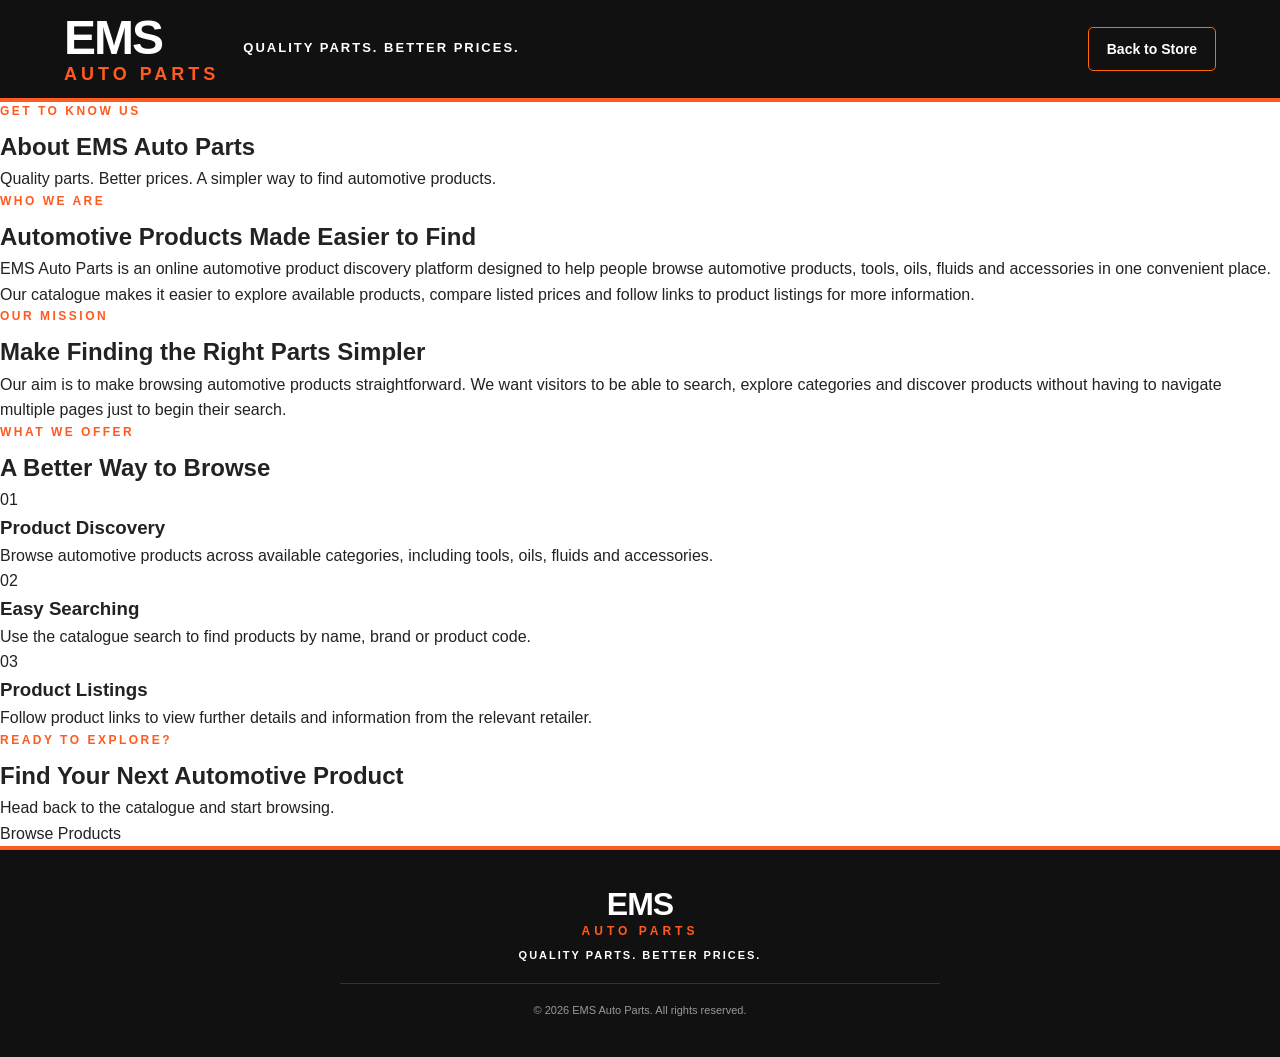
==== about.html @ 2ceddf37 "Create about.html" ====
<!DOCTYPE html>
<html lang="en">
<head>
  <meta charset="UTF-8">
  <meta name="viewport" content="width=device-width, initial-scale=1.0">

  <title>About Us | EMS Auto Parts</title>

  <meta
    name="description"
    content="Learn more about EMS Auto Parts and our goal of making automotive product discovery easier."
  >

  <meta name="theme-color" content="#111111">

  <link rel="stylesheet" href="styles.css">
</head>

<body>

  <!-- HEADER -->
  <header class="header">
    <a class="logo" href="index.html" aria-label="EMS Auto Parts home">
      <span class="logo-ems">EMS</span>
      <span class="logo-auto">AUTO PARTS</span>
    </a>

    <div class="header-tagline">
      QUALITY PARTS. BETTER PRICES.
    </div>

    <nav class="header-nav" aria-label="Main navigation">
      <a class="header-nav-link" href="index.html">Back to Store</a>
    </nav>
  </header>


  <!-- ABOUT US CONTENT -->
  <main class="about-page">

    <!-- PAGE INTRODUCTION -->
    <section class="about-hero">
      <p class="eyebrow">GET TO KNOW US</p>

      <h1>About <span>EMS Auto Parts</span></h1>

      <p class="about-intro">
        Quality parts. Better prices. A simpler way to find automotive
        products.
      </p>
    </section>


    <!-- WHO WE ARE -->
    <section class="about-section">
      <div class="about-content">
        <p class="eyebrow">WHO WE ARE</p>

        <h2>Automotive Products Made Easier to Find</h2>

        <p>
          EMS Auto Parts is an online automotive product discovery platform
          designed to help people browse automotive products, tools, oils,
          fluids and accessories in one convenient place.
        </p>

        <p>
          Our catalogue makes it easier to explore available products,
          compare listed prices and follow links to product listings for
          more information.
        </p>
      </div>
    </section>


    <!-- OUR MISSION -->
    <section class="about-section about-mission">
      <div class="about-content">
        <p class="eyebrow">OUR MISSION</p>

        <h2>Make Finding the Right Parts Simpler</h2>

        <p>
          Our aim is to make browsing automotive products straightforward.
          We want visitors to be able to search, explore categories and
          discover products without having to navigate multiple pages just
          to begin their search.
        </p>
      </div>
    </section>


    <!-- WHAT WE OFFER -->
    <section class="about-features">
      <div class="about-section-heading">
        <p class="eyebrow">WHAT WE OFFER</p>
        <h2>A Better Way to Browse</h2>
      </div>

      <div class="about-feature-grid">

        <article class="about-feature-card">
          <div class="about-feature-number">01</div>

          <h3>Product Discovery</h3>

          <p>
            Browse automotive products across available categories, including
            tools, oils, fluids and accessories.
          </p>
        </article>

        <article class="about-feature-card">
          <div class="about-feature-number">02</div>

          <h3>Easy Searching</h3>

          <p>
            Use the catalogue search to find products by name, brand or
            product code.
          </p>
        </article>

        <article class="about-feature-card">
          <div class="about-feature-number">03</div>

          <h3>Product Listings</h3>

          <p>
            Follow product links to view further details and information
            from the relevant retailer.
          </p>
        </article>

      </div>
    </section>


    <!-- RETURN TO STORE -->
    <section class="about-cta">
      <p class="eyebrow">READY TO EXPLORE?</p>

      <h2>Find Your Next Automotive Product</h2>

      <p>
        Head back to the catalogue and start browsing.
      </p>

      <a class="about-cta-button" href="index.html">
        Browse Products
      </a>
    </section>

  </main>


  <!-- FOOTER -->
  <footer class="footer">
    <div class="footer-brand">
      <span class="footer-ems">EMS</span>
      <span class="footer-auto">AUTO PARTS</span>
    </div>

    <p class="footer-tagline">
      QUALITY PARTS. BETTER PRICES.
    </p>

    <p class="footer-copyright">
      &copy; 2026 EMS Auto Parts. All rights reserved.
    </p>
  </footer>

</body>
</html>
---- styles.css ----
/* =========================================
   EMS AUTO PARTS
   COMPLETE WEBSITE STYLESHEET
========================================= */


/* =========================================
   1. GLOBAL SETTINGS
========================================= */

:root {
  --black: #111111;
  --dark: #191919;
  --dark-grey: #252525;
  --orange: #ff5a1f;
  --orange-hover: #e84912;
  --white: #ffffff;
  --light-grey: #f5f5f5;
  --medium-grey: #888888;
  --border: #e5e5e5;
  --text: #222222;

  --page-width: 1400px;
}

* {
  box-sizing: border-box;
  margin: 0;
  padding: 0;
}

html {
  scroll-behavior: smooth;
}

body {
  min-height: 100vh;
  background: var(--white);
  color: var(--text);
  font-family: Arial, Helvetica, sans-serif;
  line-height: 1.6;
  -webkit-font-smoothing: antialiased;
}

button,
input {
  font: inherit;
}

button {
  cursor: pointer;
}

img {
  display: block;
  max-width: 100%;
}

a {
  color: inherit;
  text-decoration: none;
}


/* =========================================
   2. HEADER
========================================= */

.header {
  position: relative;
  z-index: 10;

  display: flex;
  align-items: center;
  justify-content: space-between;
  gap: 24px;

  width: 100%;
  min-height: 88px;

  padding: 15px 5%;

  background: var(--black);
  border-bottom: 4px solid var(--orange);
}


/* Logo */

.logo {
  display: inline-flex;
  flex-direction: column;
  align-items: flex-start;
  justify-content: center;

  flex-shrink: 0;

  color: var(--white);
  font-weight: 900;
  line-height: 0.95;
  letter-spacing: -1px;
}

.logo-ems {
  color: var(--white);

  font-size: clamp(34px, 4vw, 48px);
  font-weight: 900;
  letter-spacing: -2px;
}

.logo-auto {
  margin-top: 5px;

  color: var(--orange);

  font-size: clamp(13px, 1.5vw, 18px);
  font-weight: 900;
  letter-spacing: 4px;
}


/* Header tagline */

.header-tagline {
  color: var(--white);

  font-size: 13px;
  font-weight: 800;
  letter-spacing: 2px;
  text-align: right;
}


/* =========================================
   3. HERO SECTION
========================================= */

.hero {
  width: 100%;

  padding: 28px 5% 35px;

  background:
    radial-gradient(
      ellipse at 50% 0%,
      rgba(255, 90, 31, 0.10),
      transparent 65%
    ),
    var(--black);

  border-bottom: 4px solid var(--orange);
}

.hero-content {
  width: 100%;
  max-width: 1200px;

  margin: 0 auto;
}


/* =========================================
   4. EMS BANNER
========================================= */

/*
  The banner replaces the large hero heading
  and subtitle.

  Keep emsbanner.png in the same folder as
  index.html and styles.css.
*/

.hero-banner {
  width: 100%;
  max-width: 1000px;

  margin: 0 auto 22px;

  overflow: hidden;

  background: var(--black);

  line-height: 0;
}

.hero-banner img {
  display: block;

  width: 100%;
  height: auto;

  max-height: 280px;

  margin: 0 auto;

  object-fit: contain;
  object-position: center;
}


/* =========================================
   5. HERO DESCRIPTION
========================================= */

.hero-description {
  max-width: 760px;

  margin: 0 auto 20px;

  color: #dddddd;

  font-size: 15px;
  line-height: 1.7;
  text-align: center;
}


/* =========================================
   6. SEARCH BAR
========================================= */

.search-wrapper {
  display: flex;
  align-items: center;

  width: 100%;
  max-width: 760px;

  min-height: 58px;

  margin: 0 auto;

  background: var(--white);

  border: 2px solid transparent;
  border-radius: 7px;

  overflow: hidden;

  box-shadow: 0 6px 22px rgba(0, 0, 0, 0.18);

  transition:
    border-color 0.2s ease,
    box-shadow 0.2s ease;
}

.search-wrapper:focus-within {
  border-color: var(--orange);

  box-shadow:
    0 0 0 3px rgba(255, 90, 31, 0.18),
    0 6px 22px rgba(0, 0, 0, 0.18);
}


/* Search icon */

.search-icon {
  display: flex;
  align-items: center;
  justify-content: center;

  flex-shrink: 0;

  padding-left: 17px;

  color: #666666;

  font-size: 19px;
}


/* Search input */

#search {
  display: block;

  width: 100%;
  min-width: 0;
  min-height: 54px;

  padding: 14px 17px;

  color: var(--black);
  background: transparent;

  border: none;
  outline: none;

  font-size: 15px;
}

#search::placeholder {
  color: #888888;
  opacity: 1;
}

#search::-webkit-search-cancel-button {
  cursor: pointer;
}


/* =========================================
   7. PRODUCT CATALOGUE
========================================= */

.catalogue {
  width: 100%;
  max-width: var(--page-width);

  margin: 0 auto;

  padding: 65px 5% 85px;
}


/* =========================================
   8. CATALOGUE HEADING
========================================= */

.section-heading {
  display: flex;
  align-items: flex-end;
  justify-content: space-between;
  gap: 24px;

  margin-bottom: 28px;
}


/* Eyebrow text */

.eyebrow {
  margin-bottom: 8px;

  color: var(--orange);

  font-size: 12px;
  font-weight: 900;
  letter-spacing: 2.5px;
  line-height: 1.5;
}


/* Main catalogue heading */

.section-heading h2 {
  color: var(--black);

  font-size: clamp(28px, 3.5vw, 40px);
  font-weight: 900;
  line-height: 1.2;
  letter-spacing: -1px;
}


/* Catalogue description */

.section-description {
  margin-top: 12px;

  color: #777777;

  font-size: 14px;
  line-height: 1.7;
}


/* =========================================
   9. PRODUCT RESULT COUNT
========================================= */

#result-count {
  display: inline-flex;
  align-items: center;
  justify-content: center;

  flex-shrink: 0;

  min-height: 34px;

  padding: 7px 13px;

  color: #333333;
  background: var(--light-grey);

  border: 1px solid var(--border);
  border-radius: 5px;

  font-size: 12px;
  font-weight: 800;
}


/* =========================================
   10. CATEGORY FILTERS
========================================= */

.categories {
  display: flex;
  align-items: center;
  flex-wrap: wrap;

  gap: 10px;

  margin-bottom: 30px;
  padding-bottom: 22px;

  border-bottom: 1px solid var(--border);
}


/* Individual category buttons */

.category {
  display: inline-flex;
  align-items: center;
  justify-content: center;

  min-height: 42px;

  padding: 9px 17px;

  color: #444444;
  background: var(--white);

  border: 1px solid #dddddd;
  border-radius: 5px;

  font-size: 13px;
  font-weight: 800;

  transition:
    color 0.2s ease,
    background 0.2s ease,
    border-color 0.2s ease;
}


/* Category hover */

.category:hover {
  color: var(--orange-hover);
  border-color: var(--orange);
}


/* Selected category */

.category.active {
  color: var(--white);
  background: var(--orange);

  border-color: var(--orange);
}

.category.active:hover {
  color: var(--white);
  background: var(--orange-hover);

  border-color: var(--orange-hover);
}


/* Keyboard accessibility */

.category:focus-visible {
  outline: 3px solid rgba(255, 90, 31, 0.35);
  outline-offset: 3px;
}


/* =========================================
   11. PRODUCT GRID
========================================= */

.product-grid {
  display: grid;

  grid-template-columns: repeat(4, minmax(0, 1fr));

  align-items: stretch;

  gap: 22px;
}


/* =========================================
   12. PRODUCT CARDS
========================================= */

/*
  These styles support common product card
  class names. Your app.js determines the
  actual product HTML and functionality.
*/

.product-card,
.product {
  display: flex;
  flex-direction: column;

  min-width: 0;

  overflow: hidden;

  color: var(--text);
  background: var(--white);

  border: 1px solid var(--border);
  border-radius: 7px;

  box-shadow: 0 3px 12px rgba(0, 0, 0, 0.035);

  transition:
    transform 0.2s ease,
    box-shadow 0.2s ease,
    border-color 0.2s ease;
}


/* Product card hover */

.product-card:hover,
.product:hover {
  transform: translateY(-3px);

  border-color: #cccccc;

  box-shadow: 0 10px 25px rgba(0, 0, 0, 0.08);
}


/* Product images */

.product-card img,
.product img {
  display: block;

  width: 100%;
  height: 205px;

  padding: 14px;

  background: var(--white);

  object-fit: contain;
  object-position: center;
}


/* Product information */

.product-info,
.product-details,
.product-content {
  display: flex;
  flex-direction: column;

  flex: 1;

  padding: 17px;
}


/* Product titles */

.product-card h3,
.product h3,
.product-name {
  margin-bottom: 8px;

  color: var(--black);

  font-size: 15px;
  font-weight: 800;
  line-height: 1.5;

  overflow-wrap: anywhere;
}


/* Product descriptions */

.product-card p,
.product p {
  color: #666666;

  font-size: 13px;
  line-height: 1.65;
}


/* Product prices */

.product-price,
.price {
  display: block;

  margin-top: 10px;

  color: var(--orange-hover);

  font-size: 22px;
  font-weight: 900;
  line-height: 1.4;
}


/* Product links */

.product-card a,
.product a {
  overflow-wrap: anywhere;
}


/* Product buttons */

.product-card button,
.product button {
  max-width: 100%;
}


/* =========================================
   13. GENERAL BUTTON STYLES
========================================= */

button:focus-visible,
a:focus-visible,
input:focus-visible {
  outline-color: var(--orange);
  outline-offset: 3px;
}


/* =========================================
   14. FOOTER
========================================= */

.footer {
  display: flex;
  flex-direction: column;
  align-items: center;
  justify-content: center;

  width: 100%;

  padding: 38px 5%;

  color: #cccccc;
  background: var(--black);

  border-top: 4px solid var(--orange);

  text-align: center;
}


/* Footer logo */

.footer-brand {
  display: flex;
  flex-direction: column;
  align-items: center;

  margin-bottom: 10px;

  font-weight: 900;
  line-height: 1;
}

.footer-ems {
  color: var(--white);

  font-size: 32px;
  font-weight: 900;
  letter-spacing: -1px;
}

.footer-auto {
  margin-top: 5px;

  color: var(--orange);

  font-size: 12px;
  font-weight: 900;
  letter-spacing: 4px;
}


/* Footer tagline */

.footer-tagline {
  margin-bottom: 18px;

  color: var(--white);

  font-size: 11px;
  font-weight: 800;
  letter-spacing: 2px;
}


/* Footer copyright */

.footer-copyright {
  width: 100%;
  max-width: 600px;

  padding-top: 18px;

  color: #999999;

  border-top: 1px solid #333333;

  font-size: 11px;
}


/* =========================================
   15. TABLET LAYOUT
========================================= */

@media (max-width: 1100px) {

  .product-grid {
    grid-template-columns: repeat(3, minmax(0, 1fr));
    gap: 18px;
  }

  .catalogue {
    padding-top: 55px;
    padding-bottom: 70px;
  }

}


/* =========================================
   16. MOBILE LAYOUT
========================================= */

@media (max-width: 768px) {

  /* Header */

  .header {
    min-height: 76px;

    padding: 13px 5%;

    gap: 14px;
  }

  .logo-ems {
    font-size: 34px;
  }

  .logo-auto {
    font-size: 12px;
    letter-spacing: 3px;
  }

  .header-tagline {
    max-width: 155px;

    font-size: 10px;
    letter-spacing: 1px;
    line-height: 1.5;
  }


  /* Hero */

  .hero {
    padding: 22px 4% 28px;
  }


  /* Banner */

  .hero-banner {
    width: 100%;
    max-width: 100%;

    margin-bottom: 17px;
  }

  .hero-banner img {
    width: 100%;
    height: auto;

    max-height: none;

    object-fit: contain;
  }


  /* Description */

  .hero-description {
    margin-bottom: 17px;

    font-size: 13px;
  }


  /* Search */

  .search-wrapper {
    min-height: 52px;
  }

  .search-icon {
    padding-left: 13px;

    font-size: 17px;
  }

  #search {
    min-height: 48px;

    padding: 11px 12px;

    font-size: 13px;
  }


  /* Catalogue */

  .catalogue {
    padding: 45px 5% 60px;
  }

  .section-heading {
    align-items: flex-start;
    flex-direction: column;

    gap: 13px;

    margin-bottom: 23px;
  }

  .section-heading h2 {
    font-size: 30px;
  }

  .section-description {
    font-size: 13px;
  }


  /* Categories */

  .categories {
    gap: 8px;

    margin-bottom: 23px;
    padding-bottom: 18px;
  }

  .category {
    min-height: 38px;

    padding: 8px 12px;

    font-size: 12px;
  }


  /* Product grid */

  .product-grid {
    grid-template-columns: repeat(2, minmax(0, 1fr));
    gap: 14px;
  }

  .product-card img,
  .product img {
    height: 165px;

    padding: 10px;
  }

  .product-info,
  .product-details,
  .product-content {
    padding: 12px;
  }

  .product-card h3,
  .product h3,
  .product-name {
    font-size: 13px;
  }

  .product-price,
  .price {
    font-size: 19px;
  }


  /* Footer */

  .footer {
    padding: 32px 5%;
  }

}


/* =========================================
   17. SMALL MOBILE LAYOUT
========================================= */

@media (max-width: 420px) {

  .header {
    gap: 10px;
  }

  .logo-ems {
    font-size: 30px;
  }

  .logo-auto {
    font-size: 11px;
    letter-spacing: 2.5px;
  }

  .header-tagline {
    max-width: 125px;

    font-size: 9px;
    letter-spacing: 0.5px;
  }

  .hero {
    padding: 17px 3% 22px;
  }

  .hero-banner {
    margin-bottom: 13px;
  }

  .hero-description {
    font-size: 12px;
  }

  .catalogue {
    padding: 38px 4% 50px;
  }

  .section-heading h2 {
    font-size: 27px;
  }

  .categories {
    gap: 7px;
  }

  .category {
    padding: 7px 9px;

    font-size: 11px;
  }

  .product-grid {
    gap: 10px;
  }

  .product-card img,
  .product img {
    height: 145px;
  }

  .product-info,
  .product-details,
  .product-content {
    padding: 10px;
  }

  .product-price,
  .price {
    font-size: 17px;
  }

}


/* =========================================
   18. EXTRA SMALL DEVICES
========================================= */

@media (max-width: 340px) {

  .header {
    align-items: flex-start;
    flex-direction: column;
  }

  .header-tagline {
    max-width: none;

    text-align: left;
  }

  .product-grid {
    grid-template-columns: 1fr;
  }

  .product-card img,
  .product img {
    height: 200px;
  }

}


/* =========================================
   19. REDUCED MOTION
========================================= */

@media (prefers-reduced-motion: reduce) {

  html {
    scroll-behavior: auto;
  }

  *,
  *::before,
  *::after {
    animation-duration: 0.01ms !important;
    animation-iteration-count: 1 !important;
    transition-duration: 0.01ms !important;
  }

}

/* ========================================
   HEADER NAVIGATION — ABOUT US
======================================== */

.header {
  position: relative;
}

/* Keep the About Us link on the far right */
.header-nav {
  margin-left: auto;
  display: flex;
  align-items: center;
  justify-content: flex-end;
  flex-shrink: 0;
}

.header-nav-link {
  display: inline-block;
  padding: 10px 18px;
  color: #ffffff;
  text-decoration: none;
  font-weight: 700;
  font-size: 14px;
  border: 1px solid #ff6a00;
  border-radius: 5px;
  transition:
    background-color 0.2s ease,
    color 0.2s ease,
    border-color 0.2s ease;
}

.header-nav-link:hover,
.header-nav-link:focus-visible {
  background-color: #ff6a00;
  border-color: #ff6a00;
  color: #111111;
}

/* Keep the header usable on smaller screens */
@media (max-width: 600px) {
  .header {
    flex-wrap: wrap;
    gap: 12px;
  }

  .header-tagline {
    display: none;
  }

  .header-nav {
    margin-left: auto;
  }

  .header-nav-link {
    padding: 8px 12px;
    font-size: 13px;
  }
}
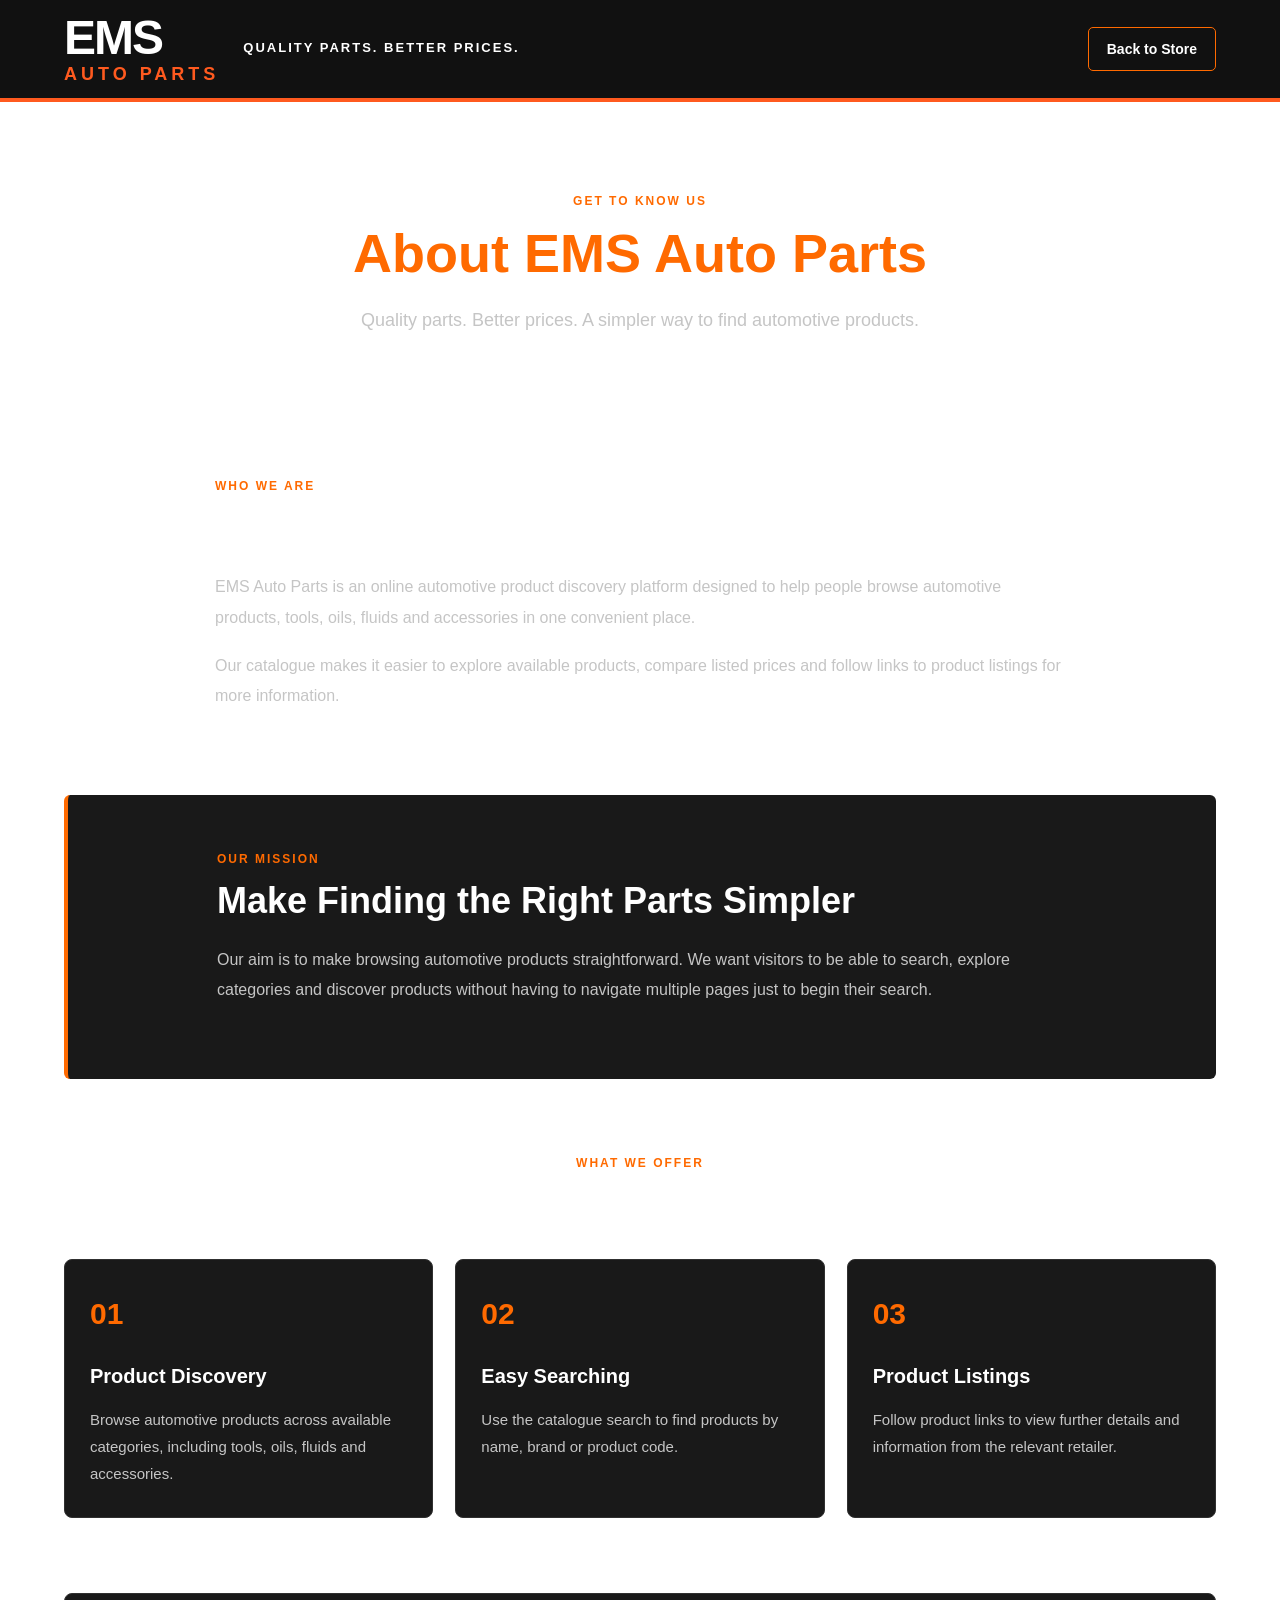
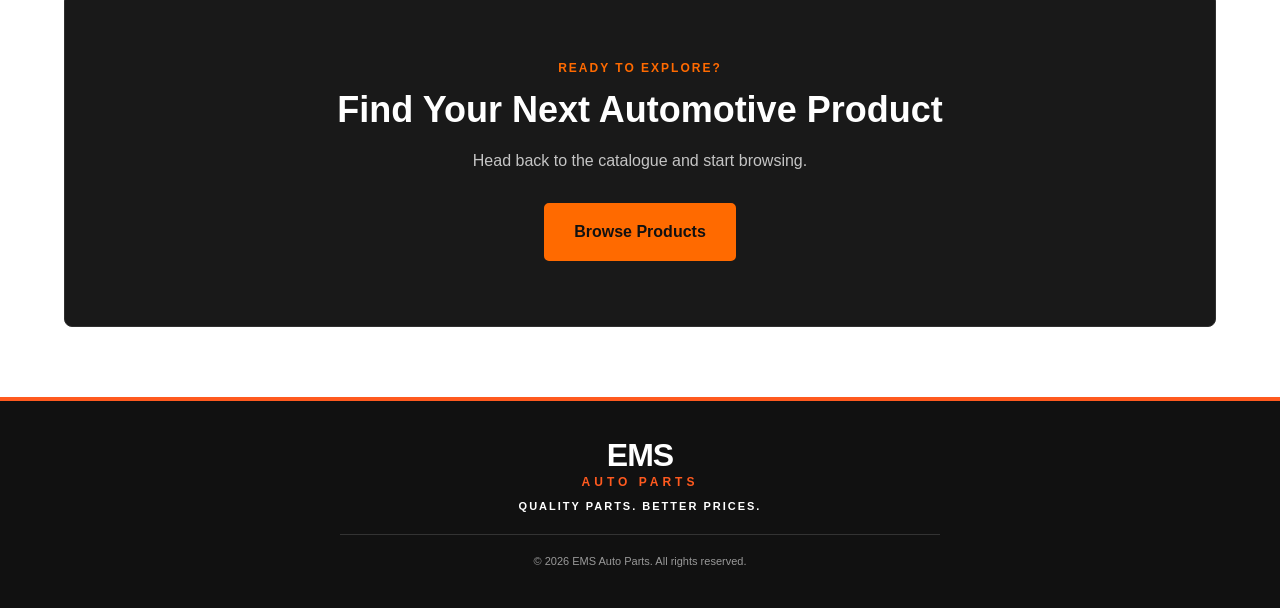
==== commit cc2b7291: "Update about.html" ====
--- a/about.html
+++ b/about.html
@@ -42,7 +42,7 @@
     <section class="about-hero">
       <p class="eyebrow">GET TO KNOW US</p>
 
-      <h1>About <span>EMS Auto Parts</span></h1>
+     <h1><span class="about-title-black">About</span> <span>EMS Auto Parts</span></h1>
 
       <p class="about-intro">
         Quality parts. Better prices. A simpler way to find automotive
--- a/styles.css
+++ b/styles.css
@@ -1100,3 +1100,198 @@
     font-size: 13px;
   }
 }
+
+/* ========================================
+   ABOUT US PAGE
+======================================== */
+
+.about-page {
+  width: 100%;
+  max-width: 1200px;
+  margin: 0 auto;
+  padding: 0 24px 70px;
+  color: #ffffff;
+}
+
+.about-hero {
+  padding: 90px 20px 75px;
+  text-align: center;
+  border-bottom: 1px solid rgba(255, 255, 255, 0.1);
+}
+
+.about-hero h1 {
+  margin: 12px 0 20px;
+  font-size: clamp(32px, 5vw, 54px);
+  line-height: 1.15;
+  font-weight: 800;
+}
+
+.about-hero h1 span {
+  color: #ff6a00;
+}
+
+.about-intro {
+  max-width: 650px;
+  margin: 0 auto;
+  color: #c5c5c5;
+  font-size: 18px;
+  line-height: 1.8;
+}
+
+.about-section {
+  padding: 65px 0;
+}
+
+.about-content {
+  max-width: 850px;
+  margin: 0 auto;
+}
+
+.about-content h2,
+.about-section-heading h2,
+.about-cta h2 {
+  margin: 10px 0 22px;
+  font-size: clamp(25px, 3vw, 36px);
+  line-height: 1.25;
+  font-weight: 800;
+}
+
+.about-content p:not(.eyebrow) {
+  color: #c5c5c5;
+  font-size: 16px;
+  line-height: 1.9;
+  margin-bottom: 18px;
+}
+
+.about-page .eyebrow {
+  color: #ff6a00;
+  font-size: 12px;
+  font-weight: 800;
+  letter-spacing: 2px;
+  text-transform: uppercase;
+}
+
+.about-mission {
+  padding: 55px 35px;
+  background: #191919;
+  border-left: 4px solid #ff6a00;
+  border-radius: 6px;
+}
+
+.about-features {
+  padding: 75px 0;
+}
+
+.about-section-heading {
+  margin-bottom: 32px;
+  text-align: center;
+}
+
+.about-section-heading h2 {
+  margin-bottom: 0;
+}
+
+.about-feature-grid {
+  display: grid;
+  grid-template-columns: repeat(3, minmax(0, 1fr));
+  gap: 22px;
+}
+
+.about-feature-card {
+  padding: 30px 25px;
+  background: #191919;
+  border: 1px solid #303030;
+  border-radius: 8px;
+  transition:
+    transform 0.2s ease,
+    border-color 0.2s ease;
+}
+
+.about-feature-card:hover {
+  transform: translateY(-4px);
+  border-color: #ff6a00;
+}
+
+.about-feature-number {
+  margin-bottom: 22px;
+  color: #ff6a00;
+  font-size: 30px;
+  font-weight: 900;
+}
+
+.about-feature-card h3 {
+  margin: 0 0 14px;
+  font-size: 20px;
+  font-weight: 800;
+}
+
+.about-feature-card p {
+  margin: 0;
+  color: #c5c5c5;
+  font-size: 15px;
+  line-height: 1.8;
+}
+
+.about-cta {
+  padding: 65px 25px;
+  text-align: center;
+  background: #191919;
+  border: 1px solid #303030;
+  border-radius: 8px;
+}
+
+.about-cta h2 {
+  margin-bottom: 15px;
+}
+
+.about-cta p:not(.eyebrow) {
+  margin-bottom: 28px;
+  color: #c5c5c5;
+  line-height: 1.8;
+}
+
+.about-cta-button {
+  display: inline-block;
+  padding: 14px 28px;
+  color: #111111;
+  background: #ff6a00;
+  border: 2px solid #ff6a00;
+  border-radius: 5px;
+  text-decoration: none;
+  font-weight: 800;
+  transition:
+    background-color 0.2s ease,
+    color 0.2s ease;
+}
+
+.about-cta-button:hover,
+.about-cta-button:focus-visible {
+  color: #ffffff;
+  background: transparent;
+}
+
+@media (max-width: 760px) {
+  .about-hero {
+    padding: 60px 10px 50px;
+  }
+
+  .about-section {
+    padding: 45px 0;
+  }
+
+  .about-mission {
+    padding: 30px 22px;
+  }
+
+  .about-feature-grid {
+    grid-template-columns: 1fr;
+  }
+
+  .about-features {
+    padding: 50px 0;
+  }
+
+  .about-cta {
+    padding: 45px 20px;
+  }
+}
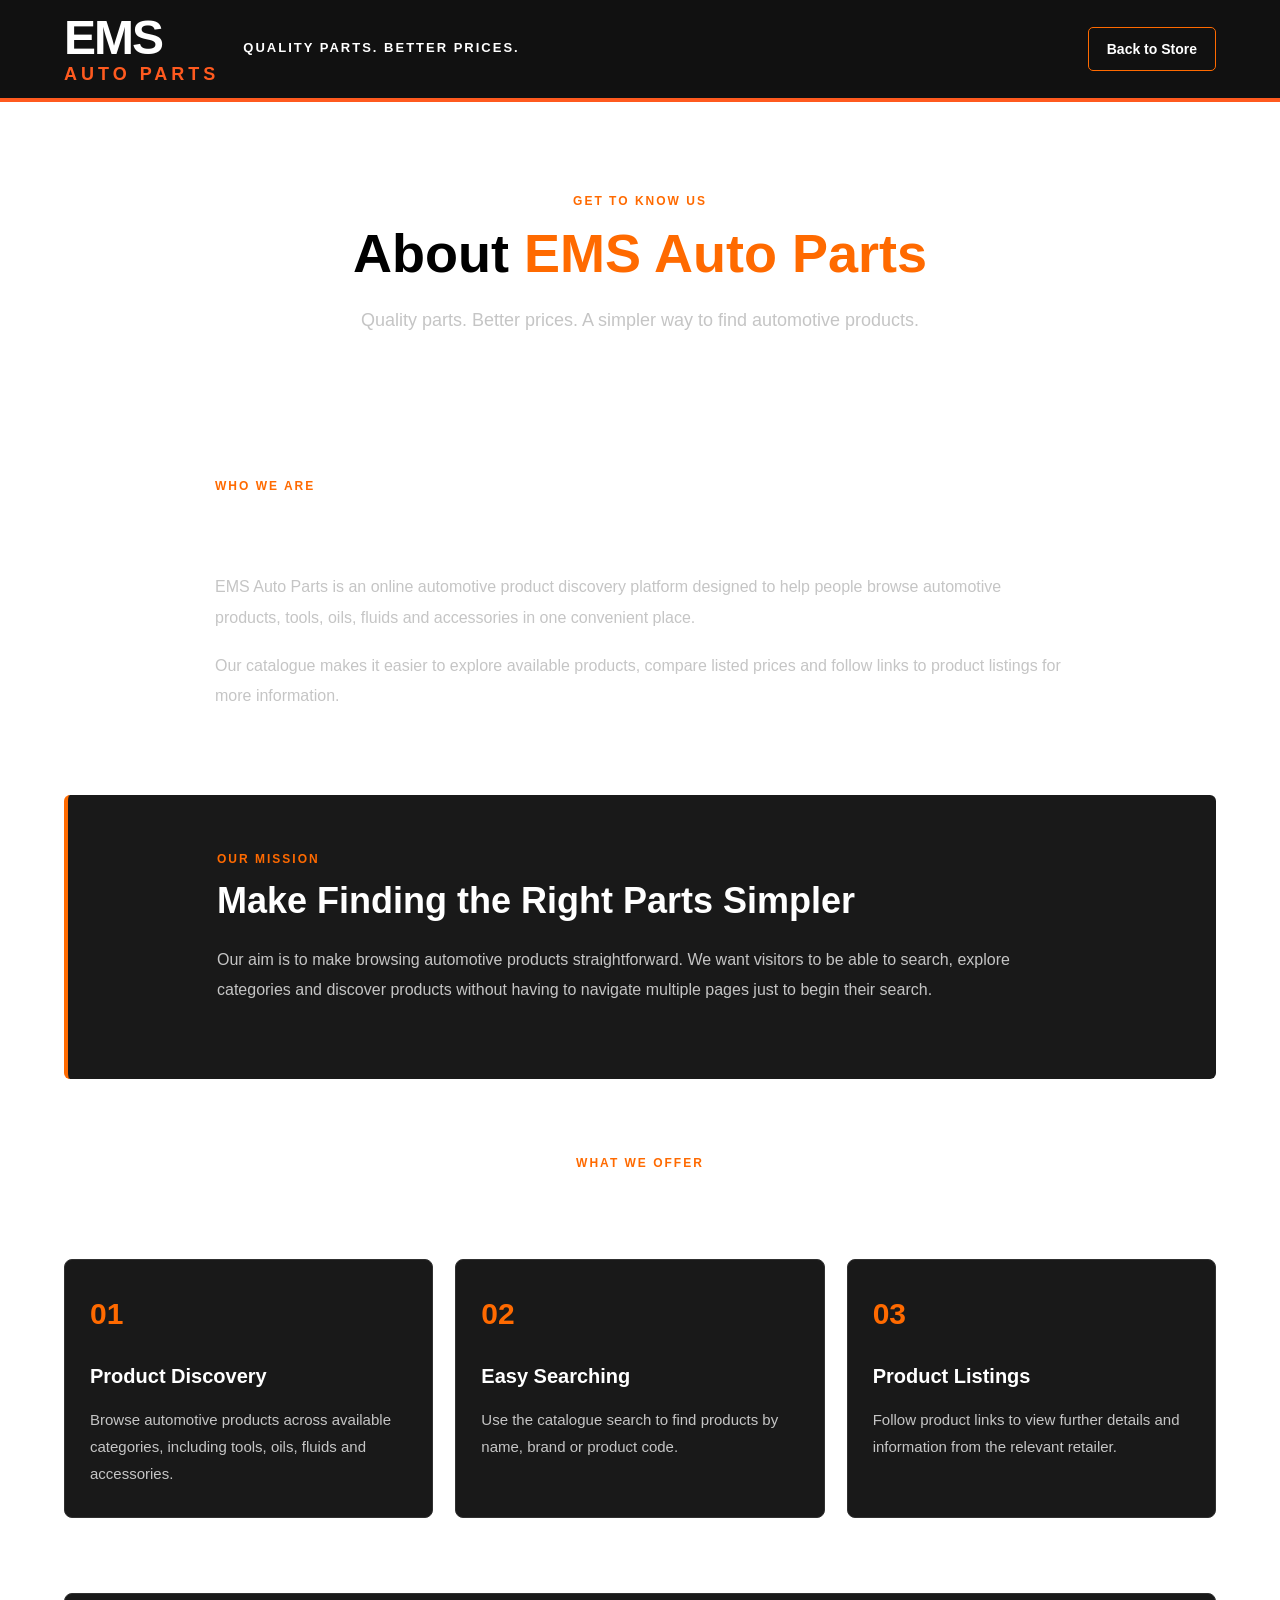
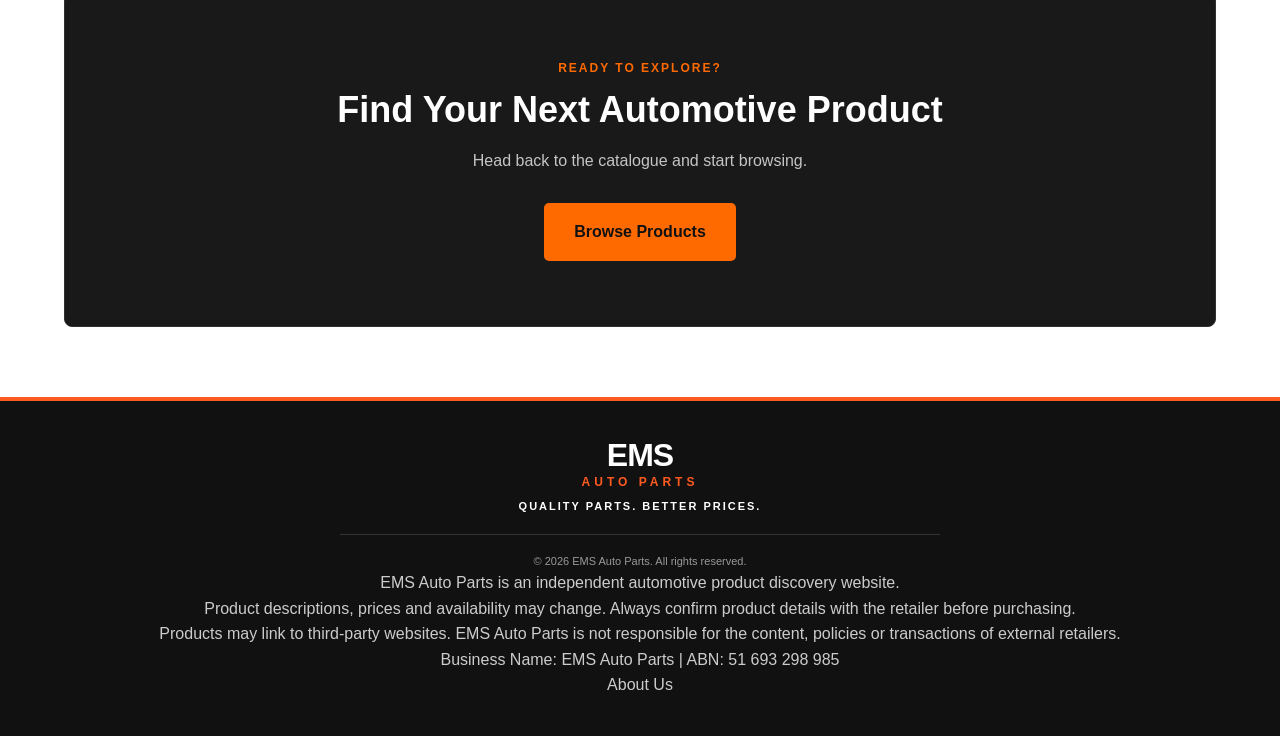
==== commit 59ff0b4a: "Update about.html" ====
--- a/about.html
+++ b/about.html
@@ -165,10 +165,35 @@
       QUALITY PARTS. BETTER PRICES.
     </p>
 
-    <p class="footer-copyright">
-      &copy; 2026 EMS Auto Parts. All rights reserved.
-    </p>
-  </footer>
+   <p class="footer-copyright">
+  &copy; 2026 EMS Auto Parts. All rights reserved.
+</p>
+
+<div class="footer-legal">
+  <p>
+    EMS Auto Parts is an independent automotive product discovery website.
+  </p>
+
+  <p>
+    Product descriptions, prices and availability may change.
+    Always confirm product details with the retailer before purchasing.
+  </p>
+
+  <p>
+    Products may link to third-party websites. EMS Auto Parts is not
+    responsible for the content, policies or transactions of external
+    retailers.
+  </p>
+
+  <p class="footer-business-details">
+    Business Name: EMS Auto Parts |
+    ABN: <span>51 693 298 985</span>
+  </p>
+
+  <div class="footer-legal-links">
+    <a href="about.html">About Us</a>
+  </div>
+</div>
 
 </body>
 </html>
--- a/styles.css
+++ b/styles.css
@@ -1295,3 +1295,7 @@
     padding: 45px 20px;
   }
 }
+
+.about-hero h1 .about-title-black {
+  color: #000000;
+}
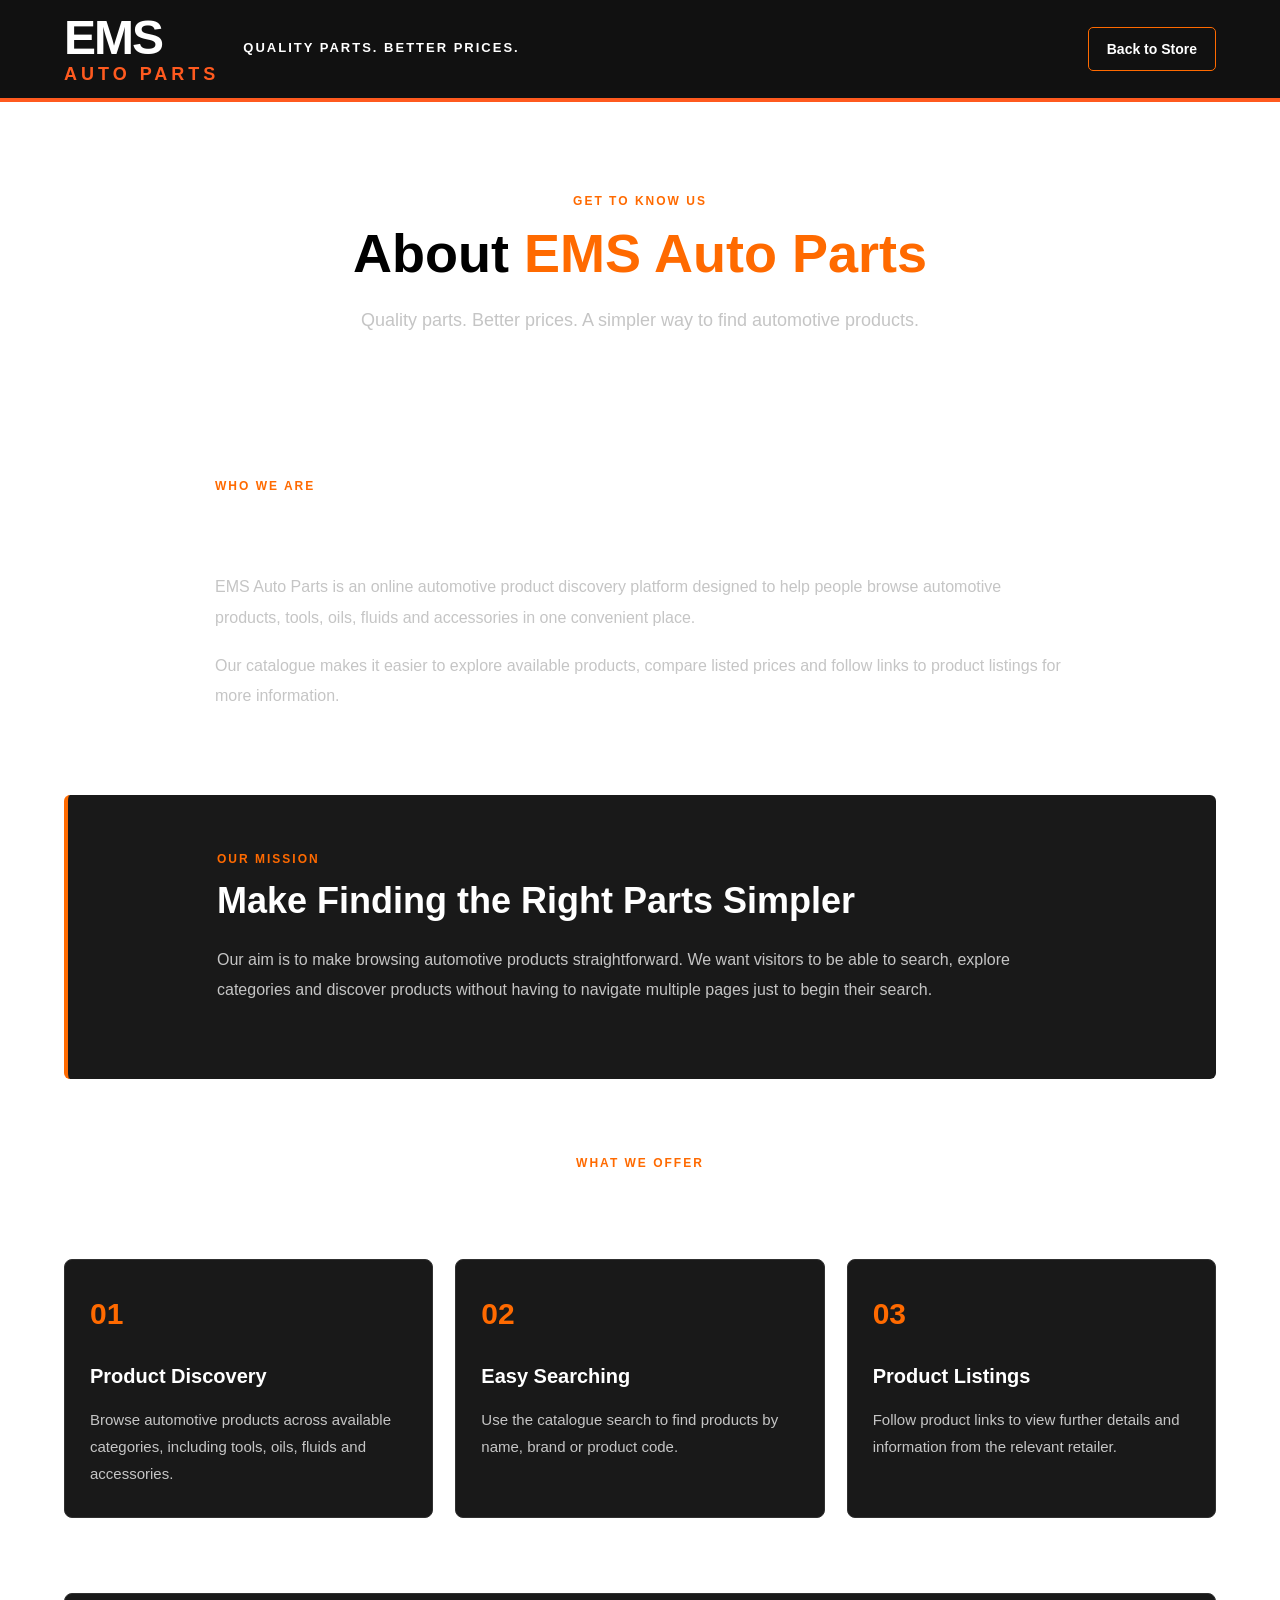
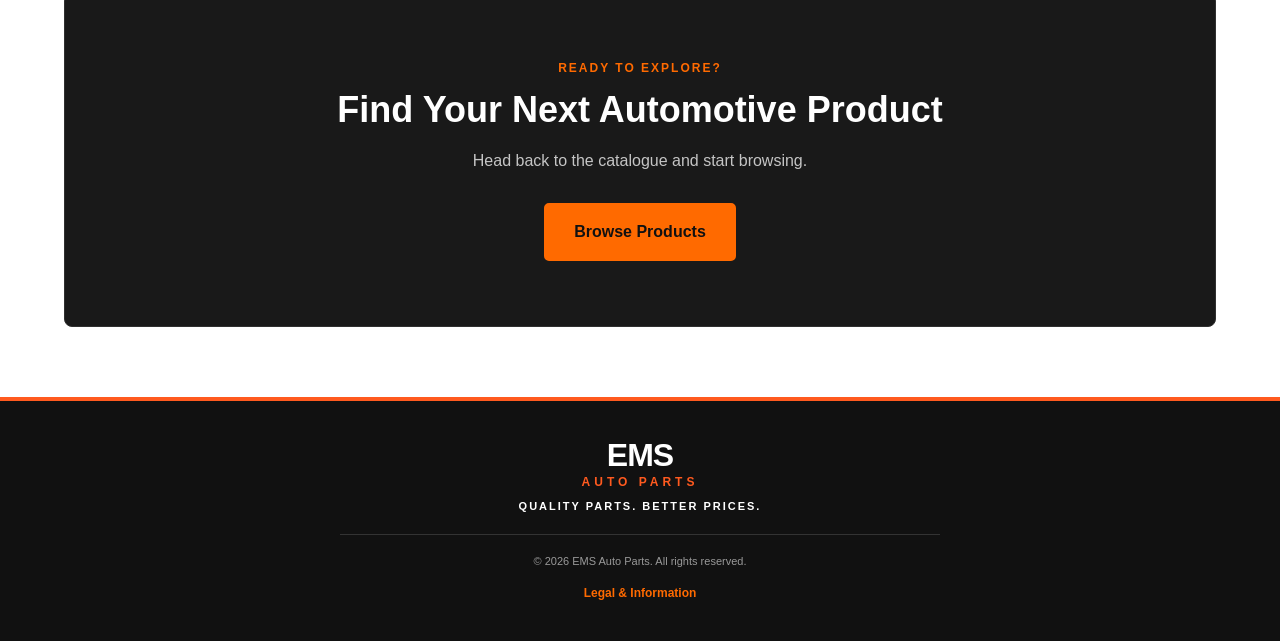
==== commit 589a6b63: "Update about.html" ====
--- a/about.html
+++ b/about.html
@@ -165,34 +165,12 @@
       QUALITY PARTS. BETTER PRICES.
     </p>
 
-   <p class="footer-copyright">
+<p class="footer-copyright">
   &copy; 2026 EMS Auto Parts. All rights reserved.
 </p>
 
-<div class="footer-legal">
-  <p>
-    EMS Auto Parts is an independent automotive product discovery website.
-  </p>
-
-  <p>
-    Product descriptions, prices and availability may change.
-    Always confirm product details with the retailer before purchasing.
-  </p>
-
-  <p>
-    Products may link to third-party websites. EMS Auto Parts is not
-    responsible for the content, policies or transactions of external
-    retailers.
-  </p>
-
-  <p class="footer-business-details">
-    Business Name: EMS Auto Parts |
-    ABN: <span>51 693 298 985</span>
-  </p>
-
-  <div class="footer-legal-links">
-    <a href="about.html">About Us</a>
-  </div>
+<div class="footer-legal-links">
+  <a href="legal.html">Legal &amp; Information</a>
 </div>
 
 </body>
--- a/styles.css
+++ b/styles.css
@@ -1299,3 +1299,58 @@
 .about-hero h1 .about-title-black {
   color: #000000;
 }
+
+/* ========================================
+   FOOTER LEGAL INFORMATION
+======================================== */
+
+.footer-legal {
+  max-width: 850px;
+  margin: 20px auto 0;
+  padding: 20px 20px 0;
+  border-top: 1px solid rgba(255, 255, 255, 0.12);
+  text-align: center;
+}
+
+.footer-legal p {
+  margin: 0 auto 10px;
+  color: #999999;
+  font-size: 12px;
+  line-height: 1.7;
+}
+
+.footer-legal .footer-business-details {
+  margin-top: 16px;
+  color: #cccccc;
+}
+
+.footer-legal-links {
+  display: flex;
+  justify-content: center;
+  gap: 18px;
+  margin-top: 14px;
+}
+
+.footer-legal-links a {
+  color: #ff6a00;
+  font-size: 12px;
+  font-weight: 700;
+  text-decoration: none;
+  transition: color 0.2s ease;
+}
+
+.footer-legal-links a:hover {
+  color: #ffffff;
+  text-decoration: underline;
+}
+
+@media (max-width: 600px) {
+  .footer-legal {
+    padding-right: 10px;
+    padding-left: 10px;
+  }
+
+  .footer-legal p {
+    font-size: 11px;
+  }
+}
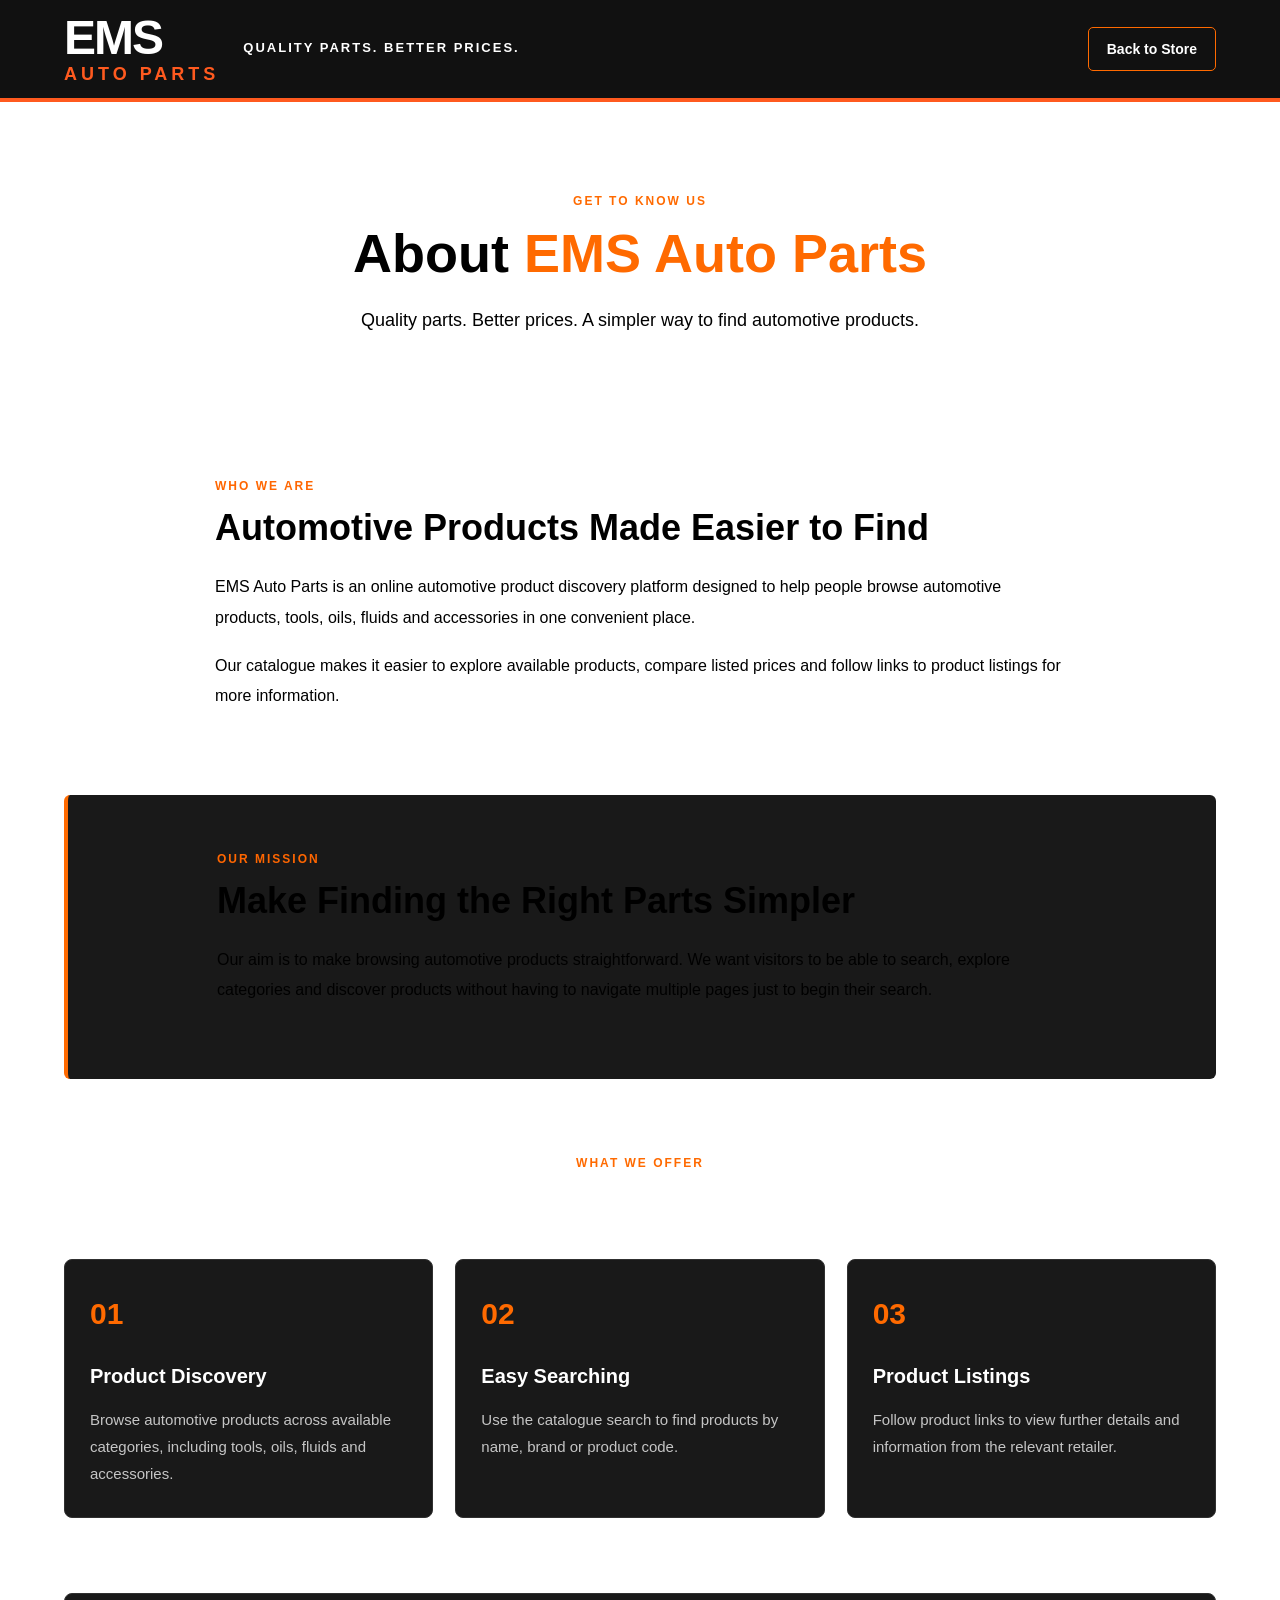
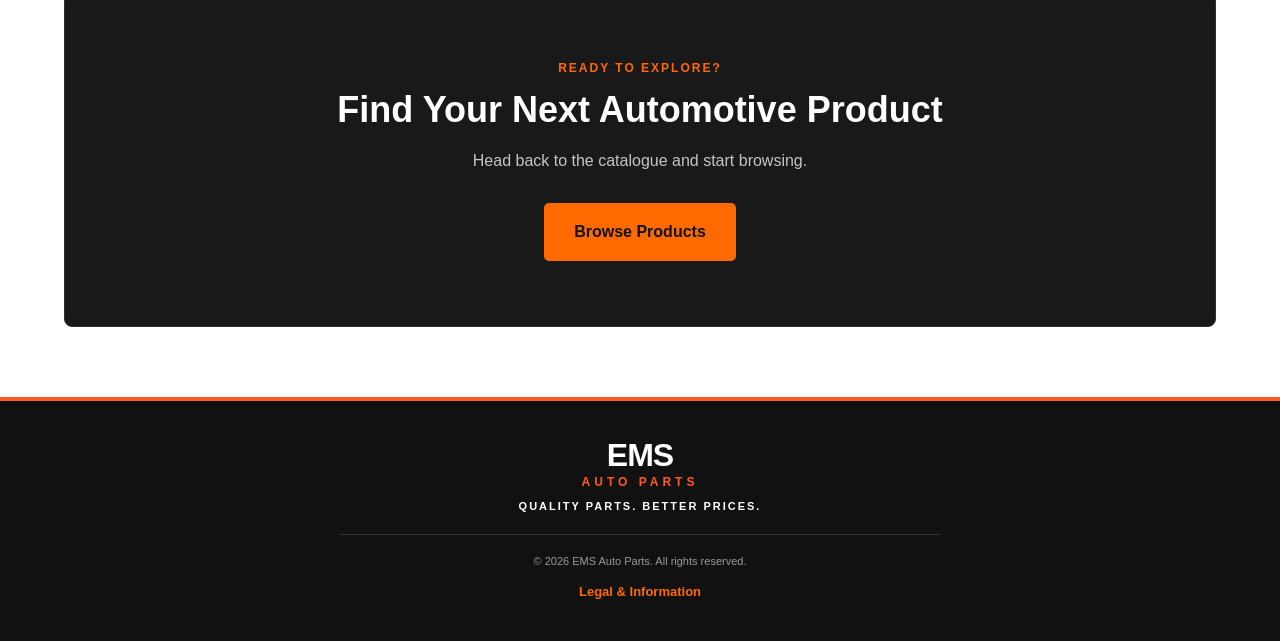
==== commit 001934dd: "Update about.html" ====
--- a/about.html
+++ b/about.html
@@ -3,175 +3,145 @@
 <head>
   <meta charset="UTF-8">
   <meta name="viewport" content="width=device-width, initial-scale=1.0">
-
   <title>About Us | EMS Auto Parts</title>
 
-  <meta
-    name="description"
-    content="Learn more about EMS Auto Parts and our goal of making automotive product discovery easier."
-  >
+<meta
+name=“description”
+content=“Learn more about EMS Auto Parts and our goal of making automotive product discovery easier.”
 
   <meta name="theme-color" content="#111111">
-
   <link rel="stylesheet" href="styles.css">
+  <style>
+    /* Requested black text */
+    .about-intro,
+    .about-content h2,
+    .about-content p:not(.eyebrow) {
+      color: #000000;
+    }
+    /* Keep WHO WE ARE orange */
+    .about-content > .eyebrow:first-child {
+      color: #ff6600;
+    }
+  </style>
 </head>
-
 <body>
-
   <!-- HEADER -->
   <header class="header">
     <a class="logo" href="index.html" aria-label="EMS Auto Parts home">
       <span class="logo-ems">EMS</span>
       <span class="logo-auto">AUTO PARTS</span>
     </a>
-
-    <div class="header-tagline">
-      QUALITY PARTS. BETTER PRICES.
-    </div>
-
-    <nav class="header-nav" aria-label="Main navigation">
-      <a class="header-nav-link" href="index.html">Back to Store</a>
-    </nav>
+<div class="header-tagline">
+  QUALITY PARTS. BETTER PRICES.
+</div>
+<nav class="header-nav" aria-label="Main navigation">
+  <a class="header-nav-link" href="index.html">Back to Store</a>
+</nav>
   </header>
-
-
   <!-- ABOUT US CONTENT -->
   <main class="about-page">
-
-    <!-- PAGE INTRODUCTION -->
-    <section class="about-hero">
-      <p class="eyebrow">GET TO KNOW US</p>
-
-     <h1><span class="about-title-black">About</span> <span>EMS Auto Parts</span></h1>
-
-      <p class="about-intro">
-        Quality parts. Better prices. A simpler way to find automotive
-        products.
+<!-- PAGE INTRODUCTION -->
+<section class="about-hero">
+  <p class="eyebrow">GET TO KNOW US</p>
+  <h1>
+    <span class="about-title-black">About</span>
+    <span>EMS Auto Parts</span>
+  </h1>
+  <p class="about-intro">
+    Quality parts. Better prices. A simpler way to find automotive
+    products.
+  </p>
+</section>
+<!-- WHO WE ARE -->
+<section class="about-section">
+  <div class="about-content">
+    <p class="eyebrow">WHO WE ARE</p>
+    <h2>Automotive Products Made Easier to Find</h2>
+    <p>
+      EMS Auto Parts is an online automotive product discovery platform
+      designed to help people browse automotive products, tools, oils,
+      fluids and accessories in one convenient place.
+    </p>
+    <p>
+      Our catalogue makes it easier to explore available products,
+      compare listed prices and follow links to product listings for
+      more information.
+    </p>
+  </div>
+</section>
+<!-- OUR MISSION -->
+<section class="about-section about-mission">
+  <div class="about-content">
+    <p class="eyebrow">OUR MISSION</p>
+    <h2>Make Finding the Right Parts Simpler</h2>
+    <p>
+      Our aim is to make browsing automotive products straightforward.
+      We want visitors to be able to search, explore categories and
+      discover products without having to navigate multiple pages just
+      to begin their search.
+    </p>
+  </div>
+</section>
+<!-- WHAT WE OFFER -->
+<section class="about-features">
+  <div class="about-section-heading">
+    <p class="eyebrow">WHAT WE OFFER</p>
+    <h2>A Better Way to Browse</h2>
+  </div>
+  <div class="about-feature-grid">
+    <article class="about-feature-card">
+      <div class="about-feature-number">01</div>
+      <h3>Product Discovery</h3>
+      <p>
+        Browse automotive products across available categories, including
+        tools, oils, fluids and accessories.
       </p>
-    </section>
-
-
-    <!-- WHO WE ARE -->
-    <section class="about-section">
-      <div class="about-content">
-        <p class="eyebrow">WHO WE ARE</p>
-
-        <h2>Automotive Products Made Easier to Find</h2>
-
-        <p>
-          EMS Auto Parts is an online automotive product discovery platform
-          designed to help people browse automotive products, tools, oils,
-          fluids and accessories in one convenient place.
-        </p>
-
-        <p>
-          Our catalogue makes it easier to explore available products,
-          compare listed prices and follow links to product listings for
-          more information.
-        </p>
-      </div>
-    </section>
-
-
-    <!-- OUR MISSION -->
-    <section class="about-section about-mission">
-      <div class="about-content">
-        <p class="eyebrow">OUR MISSION</p>
-
-        <h2>Make Finding the Right Parts Simpler</h2>
-
-        <p>
-          Our aim is to make browsing automotive products straightforward.
-          We want visitors to be able to search, explore categories and
-          discover products without having to navigate multiple pages just
-          to begin their search.
-        </p>
-      </div>
-    </section>
-
-
-    <!-- WHAT WE OFFER -->
-    <section class="about-features">
-      <div class="about-section-heading">
-        <p class="eyebrow">WHAT WE OFFER</p>
-        <h2>A Better Way to Browse</h2>
-      </div>
-
-      <div class="about-feature-grid">
-
-        <article class="about-feature-card">
-          <div class="about-feature-number">01</div>
-
-          <h3>Product Discovery</h3>
-
-          <p>
-            Browse automotive products across available categories, including
-            tools, oils, fluids and accessories.
-          </p>
-        </article>
-
-        <article class="about-feature-card">
-          <div class="about-feature-number">02</div>
-
-          <h3>Easy Searching</h3>
-
-          <p>
-            Use the catalogue search to find products by name, brand or
-            product code.
-          </p>
-        </article>
-
-        <article class="about-feature-card">
-          <div class="about-feature-number">03</div>
-
-          <h3>Product Listings</h3>
-
-          <p>
-            Follow product links to view further details and information
-            from the relevant retailer.
-          </p>
-        </article>
-
-      </div>
-    </section>
-
-
-    <!-- RETURN TO STORE -->
-    <section class="about-cta">
-      <p class="eyebrow">READY TO EXPLORE?</p>
-
-      <h2>Find Your Next Automotive Product</h2>
-
+    </article>
+    <article class="about-feature-card">
+      <div class="about-feature-number">02</div>
+      <h3>Easy Searching</h3>
       <p>
-        Head back to the catalogue and start browsing.
+        Use the catalogue search to find products by name, brand or
+        product code.
       </p>
-
-      <a class="about-cta-button" href="index.html">
-        Browse Products
-      </a>
-    </section>
-
+    </article>
+    <article class="about-feature-card">
+      <div class="about-feature-number">03</div>
+      <h3>Product Listings</h3>
+      <p>
+        Follow product links to view further details and information
+        from the relevant retailer.
+      </p>
+    </article>
+  </div>
+</section>
+<!-- RETURN TO STORE -->
+<section class="about-cta">
+  <p class="eyebrow">READY TO EXPLORE?</p>
+  <h2>Find Your Next Automotive Product</h2>
+  <p>
+    Head back to the catalogue and start browsing.
+  </p>
+  <a class="about-cta-button" href="index.html">
+    Browse Products
+  </a>
+</section>
   </main>
-
-
   <!-- FOOTER -->
   <footer class="footer">
     <div class="footer-brand">
       <span class="footer-ems">EMS</span>
       <span class="footer-auto">AUTO PARTS</span>
     </div>
-
-    <p class="footer-tagline">
-      QUALITY PARTS. BETTER PRICES.
-    </p>
-
+<p class="footer-tagline">
+  QUALITY PARTS. BETTER PRICES.
+</p>
 <p class="footer-copyright">
   &copy; 2026 EMS Auto Parts. All rights reserved.
 </p>
-
 <div class="footer-legal-links">
   <a href="legal.html">Legal &amp; Information</a>
 </div>
-
+  </footer>
 </body>
 </html>
--- a/styles.css
+++ b/styles.css
@@ -1354,3 +1354,266 @@
     font-size: 11px;
   }
 }
+
+/* LEGAL PAGE FOOTER LINK */
+
+.footer-legal-links {
+  display: flex;
+  justify-content: center;
+  align-items: center;
+  margin-top: 12px;
+}
+
+.footer-legal-links a {
+  color: #ff6a00;
+  font-size: 13px;
+  font-weight: 600;
+  text-decoration: none;
+  transition: color 0.2s ease;
+}
+
+.footer-legal-links a:hover {
+  color: #ffffff;
+  text-decoration: underline;
+}
+
+/* ========================================
+   LEGAL & INFORMATION PAGE
+======================================== */
+
+.legal-page {
+  width: 100%;
+  max-width: 1100px;
+  margin: 0 auto;
+  padding: 0 24px 70px;
+  color: #000000;
+}
+
+.legal-hero {
+  padding: 75px 20px 55px;
+  text-align: center;
+  border-bottom: 1px solid rgba(255, 255, 255, 0.1);
+}
+
+.legal-hero .eyebrow {
+  color: #ff6a00;
+  font-size: 12px;
+  font-weight: 800;
+  letter-spacing: 2px;
+}
+
+.legal-hero h1 {
+  margin: 15px 0;
+  font-size: clamp(32px, 5vw, 48px);
+  font-weight: 800;
+}
+
+.legal-hero h1 span {
+  color: #ff6a00;
+}
+
+.legal-hero > p:last-child {
+  max-width: 650px;
+  margin: 0 auto;
+  color: #c5c5c5;
+  line-height: 1.8;
+}
+
+.legal-section {
+  padding: 35px 0;
+  border-bottom: 1px solid rgba(255, 255, 255, 0.1);
+}
+
+.legal-section h2 {
+  margin: 0 0 18px;
+  font-size: 23px;
+  font-weight: 800;
+}
+
+.legal-section p {
+  color: #c5c5c5;
+  font-size: 15px;
+  line-height: 1.9;
+  margin: 0 0 15px;
+}
+
+.legal-details {
+  margin: 20px 0;
+  padding: 20px;
+  background: #191919;
+  border-left: 4px solid #ff6a00;
+  border-radius: 5px;
+}
+
+.legal-details p {
+  margin-bottom: 8px;
+}
+
+.legal-details p:last-child {
+  margin-bottom: 0;
+}
+
+.legal-details strong {
+  color: #ffffff;
+}
+
+.legal-section .legal-note {
+  font-size: 13px;
+  color: #999999;
+}
+
+.legal-cta {
+  margin-top: 45px;
+  padding: 45px 20px;
+  text-align: center;
+  background: #191919;
+  border: 1px solid #303030;
+  border-radius: 8px;
+}
+
+.legal-cta h2 {
+  margin-top: 0;
+  font-size: 26px;
+}
+
+.legal-cta p {
+  margin-bottom: 25px;
+  color: #c5c5c5;
+  line-height: 1.8;
+}
+
+@media (max-width: 600px) {
+  .legal-page {
+    padding-right: 18px;
+    padding-left: 18px;
+  }
+
+  .legal-hero {
+    padding: 50px 10px 40px;
+  }
+
+  .legal-section {
+    padding: 28px 0;
+  }
+
+  .legal-section h2 {
+    font-size: 21px;
+  }
+}
+
+.legal-hero h1 .legal-title-black {
+  color: #000000;
+}
+
+/* ========================================
+   LEGAL PAGE — TEXT COLOURS
+======================================== */
+
+/* Keep the legal page's main text black */
+.legal-hero > p:last-child,
+.legal-section p {
+    color: #000000;
+}
+
+/* Keep business details readable on the dark panel */
+.legal-details,
+.legal-details p,
+.legal-details strong {
+    color: #ffffff !important;
+}
+
+/* Keep the return section text white */
+.legal-page .legal-cta h2,
+.legal-page .legal-cta p,
+.legal-page .legal-cta a,
+.legal-page .legal-cta a:visited,
+.legal-page .legal-cta a:hover,
+.legal-page .legal-cta a:focus,
+.legal-page .legal-cta a:active {
+    color: #ffffff !important;
+}
+
+/* Keep the Browse Products button orange with white text */
+.legal-page .legal-cta .legal-cta-button {
+    color: #ffffff !important;
+    background-color: #ff6a00;
+    border-color: #ff6a00;
+}
+/* Black buttons with white text */
+button,
+button:hover,
+button:focus,
+button:active,
+.add-to-cart-btn {
+  background-color: #000;
+  color: #fff;
+  border-color: #000;
+}
+
+/* Slightly lighter black when hovering */
+button:hover,
+.add-to-cart-btn:hover {
+  background-color: #222;
+  color: #fff;
+  border-color: #222;
+}
+
+/* Keep button text readable */
+button,
+.add-to-cart-btn {
+  cursor: pointer;
+}
+
+/* Product page Add to Cart button */
+.detail-add-to-cart-button {
+display: inline-block;
+padding: 13px 22px;
+background-color: #000;
+color: #fff;
+border: 2px solid #000;
+border-radius: 6px;
+font-size: 16px;
+font-weight: 700;
+cursor: pointer;
+transition: background-color 0.2s ease;
+}
+
+.detail-add-to-cart-button:hover {
+background-color: #222;
+color: #fff;
+}
+
+.detail-add-to-cart-button:disabled {
+opacity: 0.75;
+cursor: default;
+}
+
+/* Larger, rounded View Product Details button */
+.details-button {
+display: block;
+width: 100%;
+box-sizing: border-box;
+padding: 14px 18px;
+margin: 12px 0;
+background-color: #000;
+color: #fff;
+border: 2px solid #000;
+border-radius: 8px;
+font-size: 16px;
+font-weight: 700;
+text-align: center;
+text-decoration: none;
+line-height: 1.4;
+transition: background-color 0.2s ease, transform 0.2s ease;
+}
+
+.details-button:hover {
+background-color: #222;
+color: #fff;
+border-color: #222;
+}
+
+.details-button:focus-visible {
+outline: 3px solid #777;
+outline-offset: 3px;
+}
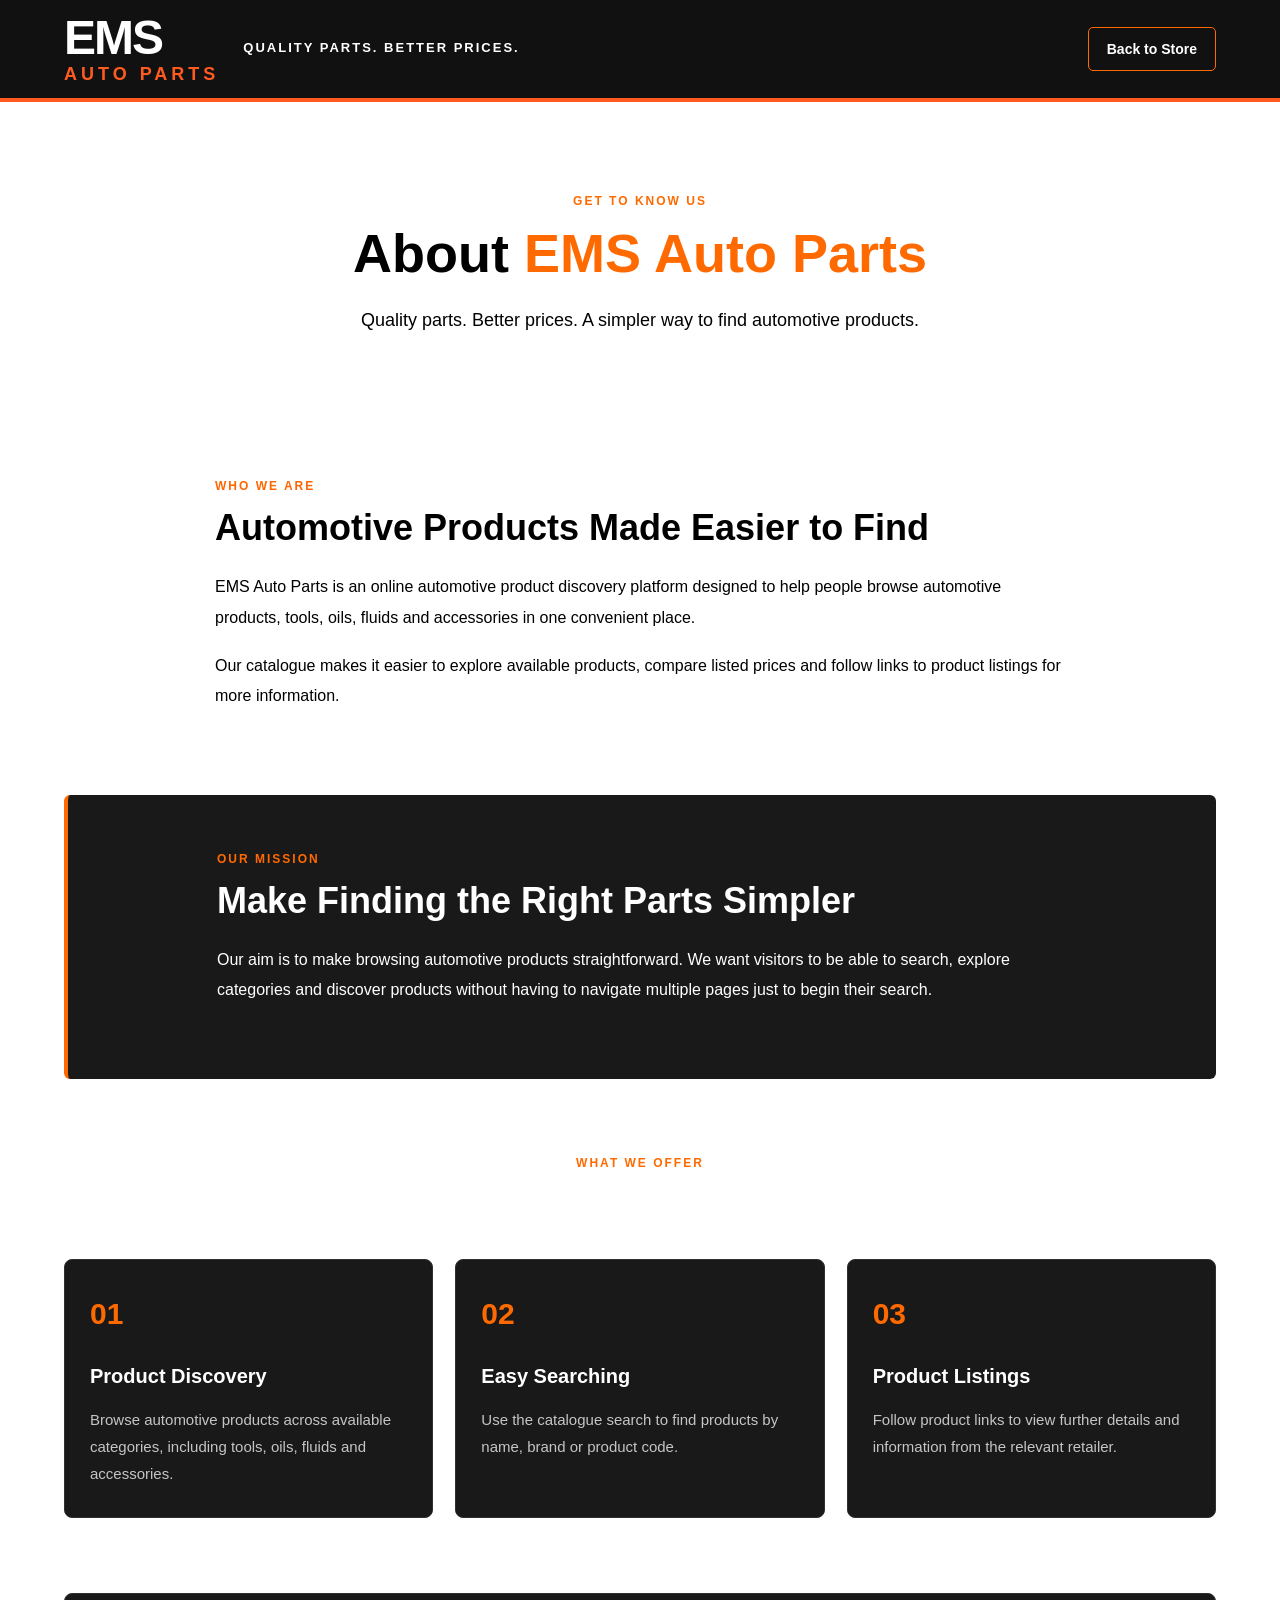
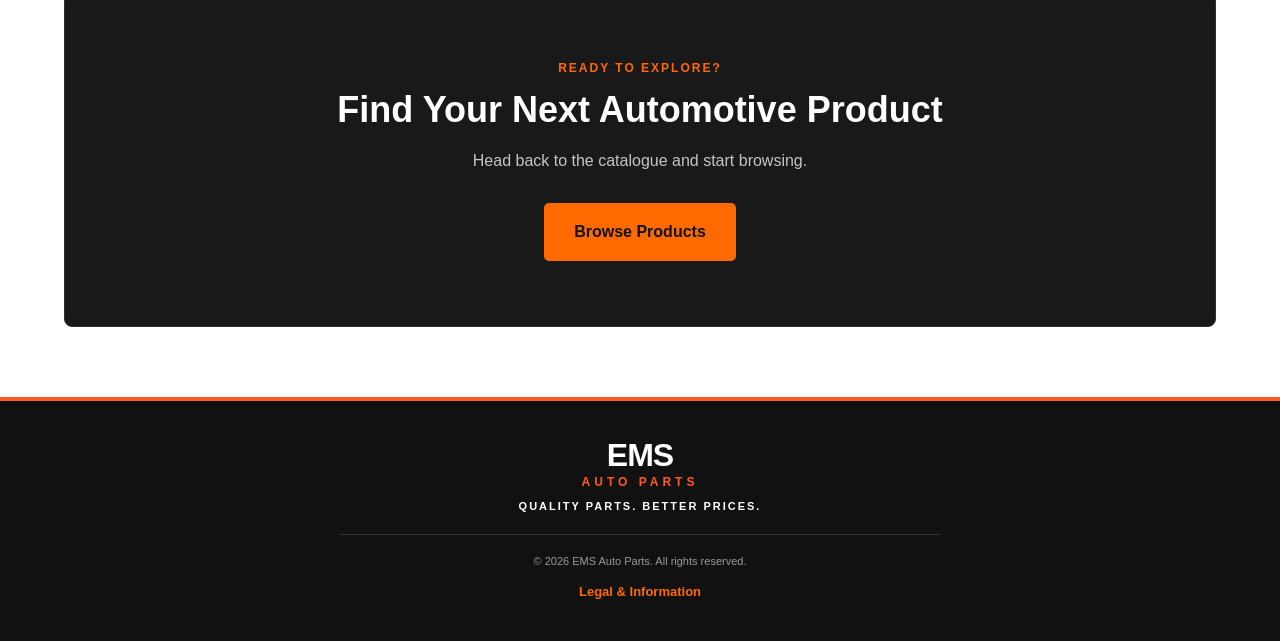
==== commit e956495b: "Update about.html" ====
--- a/about.html
+++ b/about.html
@@ -12,15 +12,23 @@
   <meta name="theme-color" content="#111111">
   <link rel="stylesheet" href="styles.css">
   <style>
-    /* Requested black text */
-    .about-intro,
-    .about-content h2,
-    .about-content p:not(.eyebrow) {
+    /* Introduction tagline: black */
+    .about-intro {
       color: #000000;
     }
-    /* Keep WHO WE ARE orange */
-    .about-content > .eyebrow:first-child {
+    /* WHO WE ARE section: heading and paragraphs black */
+    .about-section:not(.about-mission) .about-content h2,
+    .about-section:not(.about-mission) .about-content p:not(.eyebrow) {
+      color: #000000;
+    }
+    /* WHO WE ARE label: orange */
+    .about-section:not(.about-mission) .about-content > .eyebrow {
       color: #ff6600;
+    }
+    /* OUR MISSION heading and paragraph: white */
+    .about-mission .about-content h2,
+    .about-mission .about-content p:not(.eyebrow) {
+      color: #ffffff;
     }
   </style>
 </head>
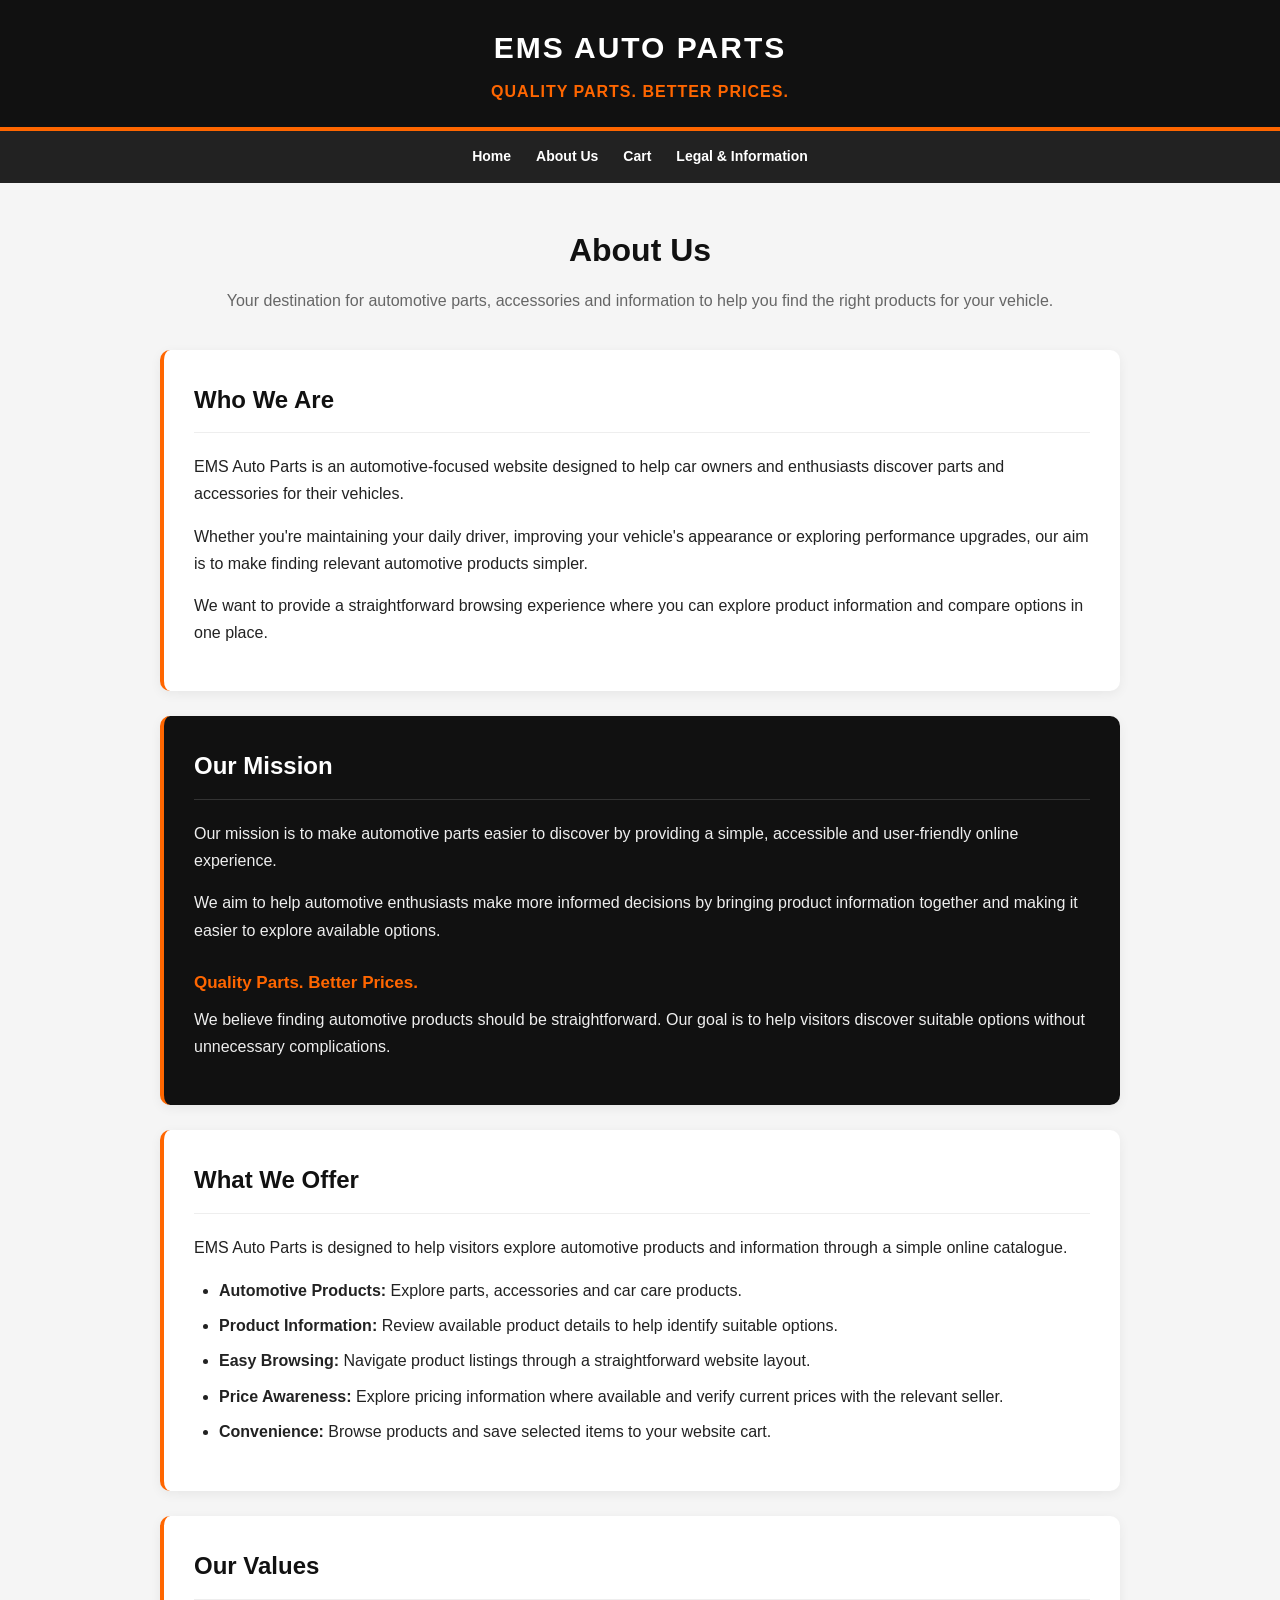
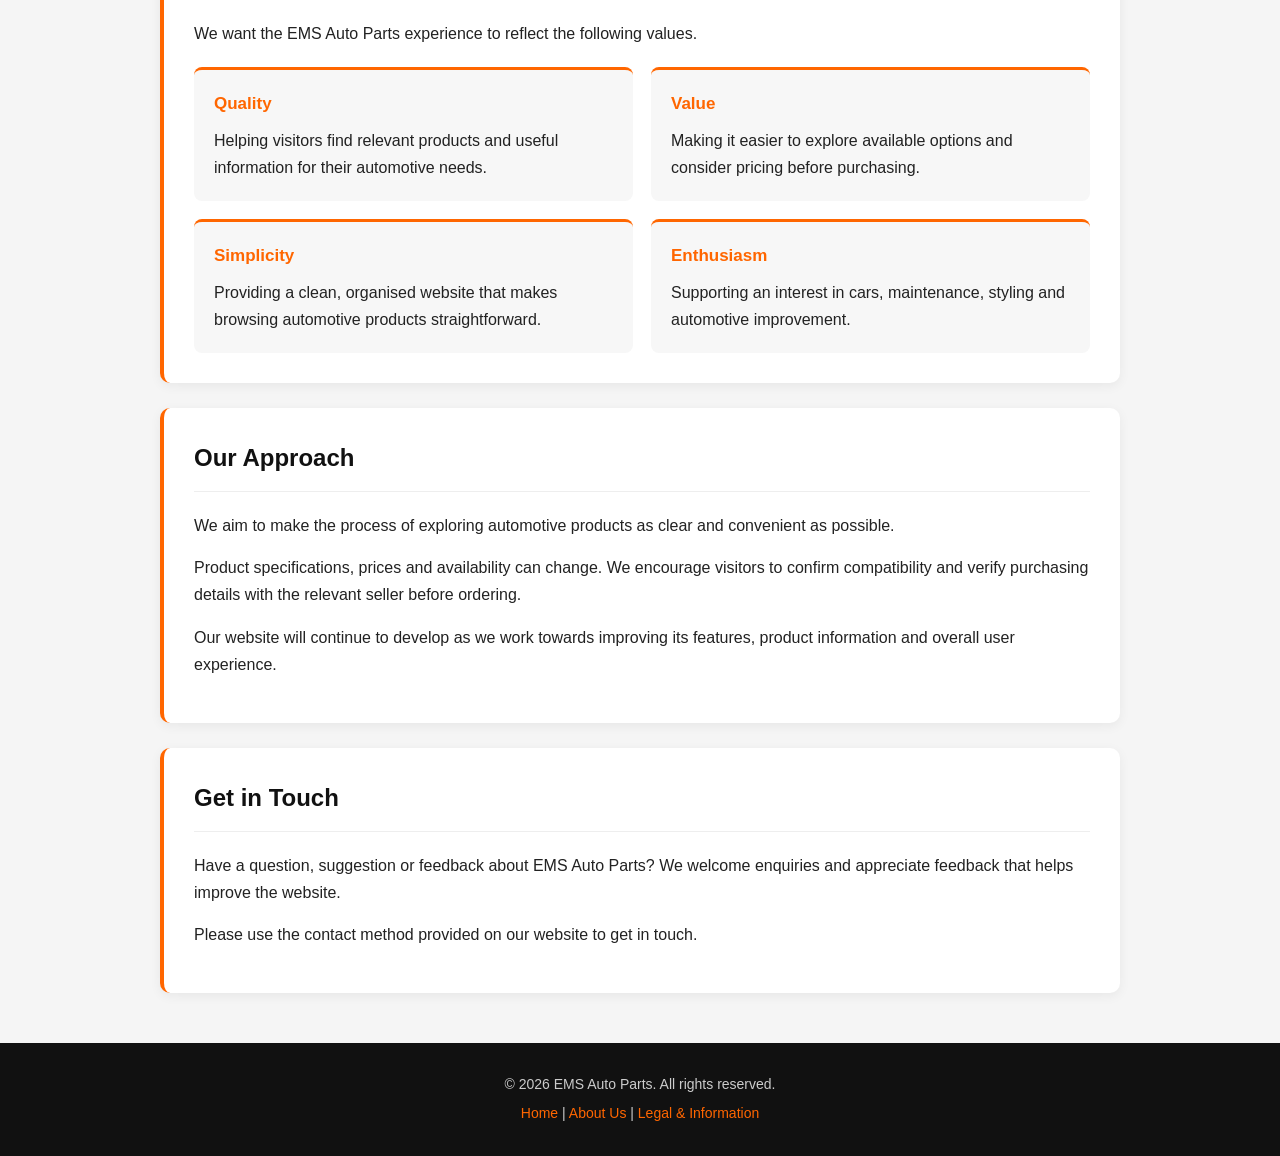
==== commit 7c77dfbb: "Update about.html" ====
--- a/about.html
+++ b/about.html
@@ -3,153 +3,435 @@
 <head>
   <meta charset="UTF-8">
   <meta name="viewport" content="width=device-width, initial-scale=1.0">
+
   <title>About Us | EMS Auto Parts</title>
 
-<meta
-name=“description”
-content=“Learn more about EMS Auto Parts and our goal of making automotive product discovery easier.”
-
-  <meta name="theme-color" content="#111111">
-  <link rel="stylesheet" href="styles.css">
+  <meta
+    name="description"
+    content="Learn more about EMS Auto Parts, our purpose, and our commitment to helping automotive enthusiasts find quality parts at competitive prices."
+  >
+
   <style>
-    /* Introduction tagline: black */
-    .about-intro {
-      color: #000000;
-    }
-    /* WHO WE ARE section: heading and paragraphs black */
-    .about-section:not(.about-mission) .about-content h2,
-    .about-section:not(.about-mission) .about-content p:not(.eyebrow) {
-      color: #000000;
-    }
-    /* WHO WE ARE label: orange */
-    .about-section:not(.about-mission) .about-content > .eyebrow {
+    * {
+      box-sizing: border-box;
+    }
+
+    body {
+      margin: 0;
+      font-family: Arial, Helvetica, sans-serif;
+      background: #f5f5f5;
+      color: #222;
+      line-height: 1.7;
+    }
+
+    /* HEADER */
+    header {
+      background: #111;
+      color: white;
+      padding: 22px 20px;
+      text-align: center;
+      border-bottom: 4px solid #ff6600;
+    }
+
+    header h1 {
+      margin: 0;
+      font-size: 30px;
+      letter-spacing: 2px;
+    }
+
+    header p {
+      margin: 5px 0 0;
       color: #ff6600;
-    }
-    /* OUR MISSION heading and paragraph: white */
-    .about-mission .about-content h2,
-    .about-mission .about-content p:not(.eyebrow) {
-      color: #ffffff;
+      font-weight: bold;
+      letter-spacing: 1px;
+    }
+
+    /* NAVIGATION */
+    nav {
+      background: #222;
+      padding: 14px 10px;
+      display: flex;
+      justify-content: center;
+      flex-wrap: wrap;
+      gap: 25px;
+    }
+
+    nav a {
+      color: white;
+      text-decoration: none;
+      font-weight: bold;
+      font-size: 14px;
+    }
+
+    nav a:hover {
+      color: #ff6600;
+    }
+
+    /* MAIN PAGE */
+    .page-container {
+      max-width: 1000px;
+      margin: 40px auto;
+      padding: 0 20px;
+    }
+
+    .page-heading {
+      text-align: center;
+      margin-bottom: 35px;
+    }
+
+    .page-heading h2 {
+      font-size: 32px;
+      margin-bottom: 10px;
+      color: #111;
+    }
+
+    .page-heading p {
+      color: #666;
+      margin: 0;
+    }
+
+    /* CONTENT CARDS */
+    .about-section {
+      background: white;
+      margin-bottom: 25px;
+      padding: 30px;
+      border-radius: 10px;
+      box-shadow: 0 3px 12px rgba(0, 0, 0, 0.06);
+      border-left: 4px solid #ff6600;
+    }
+
+    .about-section h2 {
+      margin-top: 0;
+      color: #111;
+      font-size: 24px;
+      border-bottom: 1px solid #eee;
+      padding-bottom: 12px;
+    }
+
+    .about-section h3 {
+      margin-top: 25px;
+      margin-bottom: 8px;
+      color: #ff6600;
+      font-size: 17px;
+    }
+
+    .about-section p {
+      margin-top: 8px;
+      margin-bottom: 15px;
+    }
+
+    .about-section ul {
+      padding-left: 25px;
+    }
+
+    .about-section li {
+      margin-bottom: 8px;
+    }
+
+    /* MISSION HIGHLIGHT */
+    .mission-section {
+      background: #111;
+      color: white;
+      border-left: 4px solid #ff6600;
+    }
+
+    .mission-section h2 {
+      color: white;
+      border-bottom-color: #333;
+    }
+
+    .mission-section p {
+      color: #eee;
+    }
+
+    .mission-section h3 {
+      color: #ff6600;
+    }
+
+    /* VALUES */
+    .values-grid {
+      display: grid;
+      grid-template-columns: repeat(2, minmax(0, 1fr));
+      gap: 18px;
+      margin-top: 20px;
+    }
+
+    .value-card {
+      background: #f7f7f7;
+      padding: 20px;
+      border-radius: 8px;
+      border-top: 3px solid #ff6600;
+    }
+
+    .value-card h3 {
+      margin-top: 0;
+    }
+
+    .value-card p {
+      margin-bottom: 0;
+    }
+
+    /* FOOTER */
+    footer {
+      background: #111;
+      color: #ccc;
+      text-align: center;
+      padding: 25px 15px;
+      margin-top: 50px;
+    }
+
+    footer p {
+      margin: 5px 0;
+      font-size: 14px;
+    }
+
+    footer a {
+      color: #ff6600;
+      text-decoration: none;
+    }
+
+    footer a:hover {
+      text-decoration: underline;
+    }
+
+    /* MOBILE */
+    @media (max-width: 600px) {
+      header h1 {
+        font-size: 24px;
+      }
+
+      nav {
+        gap: 15px;
+      }
+
+      .page-container {
+        margin: 25px auto;
+        padding: 0 12px;
+      }
+
+      .page-heading h2 {
+        font-size: 26px;
+      }
+
+      .about-section {
+        padding: 20px;
+      }
+
+      .about-section h2 {
+        font-size: 21px;
+      }
+
+      .values-grid {
+        grid-template-columns: 1fr;
+      }
     }
   </style>
 </head>
+
 <body>
+
   <!-- HEADER -->
-  <header class="header">
-    <a class="logo" href="index.html" aria-label="EMS Auto Parts home">
-      <span class="logo-ems">EMS</span>
-      <span class="logo-auto">AUTO PARTS</span>
-    </a>
-<div class="header-tagline">
-  QUALITY PARTS. BETTER PRICES.
-</div>
-<nav class="header-nav" aria-label="Main navigation">
-  <a class="header-nav-link" href="index.html">Back to Store</a>
-</nav>
+  <header>
+    <h1>EMS AUTO PARTS</h1>
+    <p>QUALITY PARTS. BETTER PRICES.</p>
   </header>
-  <!-- ABOUT US CONTENT -->
-  <main class="about-page">
-<!-- PAGE INTRODUCTION -->
-<section class="about-hero">
-  <p class="eyebrow">GET TO KNOW US</p>
-  <h1>
-    <span class="about-title-black">About</span>
-    <span>EMS Auto Parts</span>
-  </h1>
-  <p class="about-intro">
-    Quality parts. Better prices. A simpler way to find automotive
-    products.
-  </p>
-</section>
-<!-- WHO WE ARE -->
-<section class="about-section">
-  <div class="about-content">
-    <p class="eyebrow">WHO WE ARE</p>
-    <h2>Automotive Products Made Easier to Find</h2>
+
+  <!-- NAVIGATION -->
+  <nav>
+    <a href="./index.html">Home</a>
+    <a href="./about.html">About Us</a>
+    <a href="./cart.html">Cart</a>
+    <a href="./legal.html">Legal & Information</a>
+  </nav>
+
+  <main class="page-container">
+
+    <!-- PAGE INTRODUCTION -->
+    <div class="page-heading">
+      <h2>About Us</h2>
+      <p>
+        Your destination for automotive parts, accessories and
+        information to help you find the right products for your vehicle.
+      </p>
+    </div>
+
+    <!-- WHO WE ARE -->
+    <section class="about-section">
+      <h2>Who We Are</h2>
+
+      <p>
+        EMS Auto Parts is an automotive-focused website designed to help
+        car owners and enthusiasts discover parts and accessories for
+        their vehicles.
+      </p>
+
+      <p>
+        Whether you're maintaining your daily driver, improving your
+        vehicle's appearance or exploring performance upgrades, our aim
+        is to make finding relevant automotive products simpler.
+      </p>
+
+      <p>
+        We want to provide a straightforward browsing experience where
+        you can explore product information and compare options in one place.
+      </p>
+    </section>
+
+    <!-- OUR MISSION -->
+    <section class="about-section mission-section">
+      <h2>Our Mission</h2>
+
+      <p>
+        Our mission is to make automotive parts easier to discover by
+        providing a simple, accessible and user-friendly online experience.
+      </p>
+
+      <p>
+        We aim to help automotive enthusiasts make more informed decisions
+        by bringing product information together and making it easier to
+        explore available options.
+      </p>
+
+      <h3>Quality Parts. Better Prices.</h3>
+
+      <p>
+        We believe finding automotive products should be straightforward.
+        Our goal is to help visitors discover suitable options without
+        unnecessary complications.
+      </p>
+    </section>
+
+    <!-- WHAT WE OFFER -->
+    <section class="about-section">
+      <h2>What We Offer</h2>
+
+      <p>
+        EMS Auto Parts is designed to help visitors explore automotive
+        products and information through a simple online catalogue.
+      </p>
+
+      <ul>
+        <li>
+          <strong>Automotive Products:</strong>
+          Explore parts, accessories and car care products.
+        </li>
+
+        <li>
+          <strong>Product Information:</strong>
+          Review available product details to help identify suitable options.
+        </li>
+
+        <li>
+          <strong>Easy Browsing:</strong>
+          Navigate product listings through a straightforward website layout.
+        </li>
+
+        <li>
+          <strong>Price Awareness:</strong>
+          Explore pricing information where available and verify current
+          prices with the relevant seller.
+        </li>
+
+        <li>
+          <strong>Convenience:</strong>
+          Browse products and save selected items to your website cart.
+        </li>
+      </ul>
+    </section>
+
+    <!-- OUR VALUES -->
+    <section class="about-section">
+      <h2>Our Values</h2>
+
+      <p>
+        We want the EMS Auto Parts experience to reflect the following values.
+      </p>
+
+      <div class="values-grid">
+
+        <div class="value-card">
+          <h3>Quality</h3>
+          <p>
+            Helping visitors find relevant products and useful information
+            for their automotive needs.
+          </p>
+        </div>
+
+        <div class="value-card">
+          <h3>Value</h3>
+          <p>
+            Making it easier to explore available options and consider
+            pricing before purchasing.
+          </p>
+        </div>
+
+        <div class="value-card">
+          <h3>Simplicity</h3>
+          <p>
+            Providing a clean, organised website that makes browsing
+            automotive products straightforward.
+          </p>
+        </div>
+
+        <div class="value-card">
+          <h3>Enthusiasm</h3>
+          <p>
+            Supporting an interest in cars, maintenance, styling and
+            automotive improvement.
+          </p>
+        </div>
+
+      </div>
+    </section>
+
+    <!-- OUR APPROACH -->
+    <section class="about-section">
+      <h2>Our Approach</h2>
+
+      <p>
+        We aim to make the process of exploring automotive products as
+        clear and convenient as possible.
+      </p>
+
+      <p>
+        Product specifications, prices and availability can change.
+        We encourage visitors to confirm compatibility and verify
+        purchasing details with the relevant seller before ordering.
+      </p>
+
+      <p>
+        Our website will continue to develop as we work towards improving
+        its features, product information and overall user experience.
+      </p>
+    </section>
+
+    <!-- CONTACT -->
+    <section class="about-section">
+      <h2>Get in Touch</h2>
+
+      <p>
+        Have a question, suggestion or feedback about EMS Auto Parts?
+        We welcome enquiries and appreciate feedback that helps improve
+        the website.
+      </p>
+
+      <p>
+        Please use the contact method provided on our website to get in touch.
+      </p>
+    </section>
+
+  </main>
+
+  <!-- FOOTER -->
+  <footer>
+    <p>&copy; 2026 EMS Auto Parts. All rights reserved.</p>
+
     <p>
-      EMS Auto Parts is an online automotive product discovery platform
-      designed to help people browse automotive products, tools, oils,
-      fluids and accessories in one convenient place.
+      <a href="./index.html">Home</a> |
+      <a href="./about.html">About Us</a> |
+      <a href="./legal.html">Legal & Information</a>
     </p>
-    <p>
-      Our catalogue makes it easier to explore available products,
-      compare listed prices and follow links to product listings for
-      more information.
-    </p>
-  </div>
-</section>
-<!-- OUR MISSION -->
-<section class="about-section about-mission">
-  <div class="about-content">
-    <p class="eyebrow">OUR MISSION</p>
-    <h2>Make Finding the Right Parts Simpler</h2>
-    <p>
-      Our aim is to make browsing automotive products straightforward.
-      We want visitors to be able to search, explore categories and
-      discover products without having to navigate multiple pages just
-      to begin their search.
-    </p>
-  </div>
-</section>
-<!-- WHAT WE OFFER -->
-<section class="about-features">
-  <div class="about-section-heading">
-    <p class="eyebrow">WHAT WE OFFER</p>
-    <h2>A Better Way to Browse</h2>
-  </div>
-  <div class="about-feature-grid">
-    <article class="about-feature-card">
-      <div class="about-feature-number">01</div>
-      <h3>Product Discovery</h3>
-      <p>
-        Browse automotive products across available categories, including
-        tools, oils, fluids and accessories.
-      </p>
-    </article>
-    <article class="about-feature-card">
-      <div class="about-feature-number">02</div>
-      <h3>Easy Searching</h3>
-      <p>
-        Use the catalogue search to find products by name, brand or
-        product code.
-      </p>
-    </article>
-    <article class="about-feature-card">
-      <div class="about-feature-number">03</div>
-      <h3>Product Listings</h3>
-      <p>
-        Follow product links to view further details and information
-        from the relevant retailer.
-      </p>
-    </article>
-  </div>
-</section>
-<!-- RETURN TO STORE -->
-<section class="about-cta">
-  <p class="eyebrow">READY TO EXPLORE?</p>
-  <h2>Find Your Next Automotive Product</h2>
-  <p>
-    Head back to the catalogue and start browsing.
-  </p>
-  <a class="about-cta-button" href="index.html">
-    Browse Products
-  </a>
-</section>
-  </main>
-  <!-- FOOTER -->
-  <footer class="footer">
-    <div class="footer-brand">
-      <span class="footer-ems">EMS</span>
-      <span class="footer-auto">AUTO PARTS</span>
-    </div>
-<p class="footer-tagline">
-  QUALITY PARTS. BETTER PRICES.
-</p>
-<p class="footer-copyright">
-  &copy; 2026 EMS Auto Parts. All rights reserved.
-</p>
-<div class="footer-legal-links">
-  <a href="legal.html">Legal &amp; Information</a>
-</div>
   </footer>
+
 </body>
 </html>
